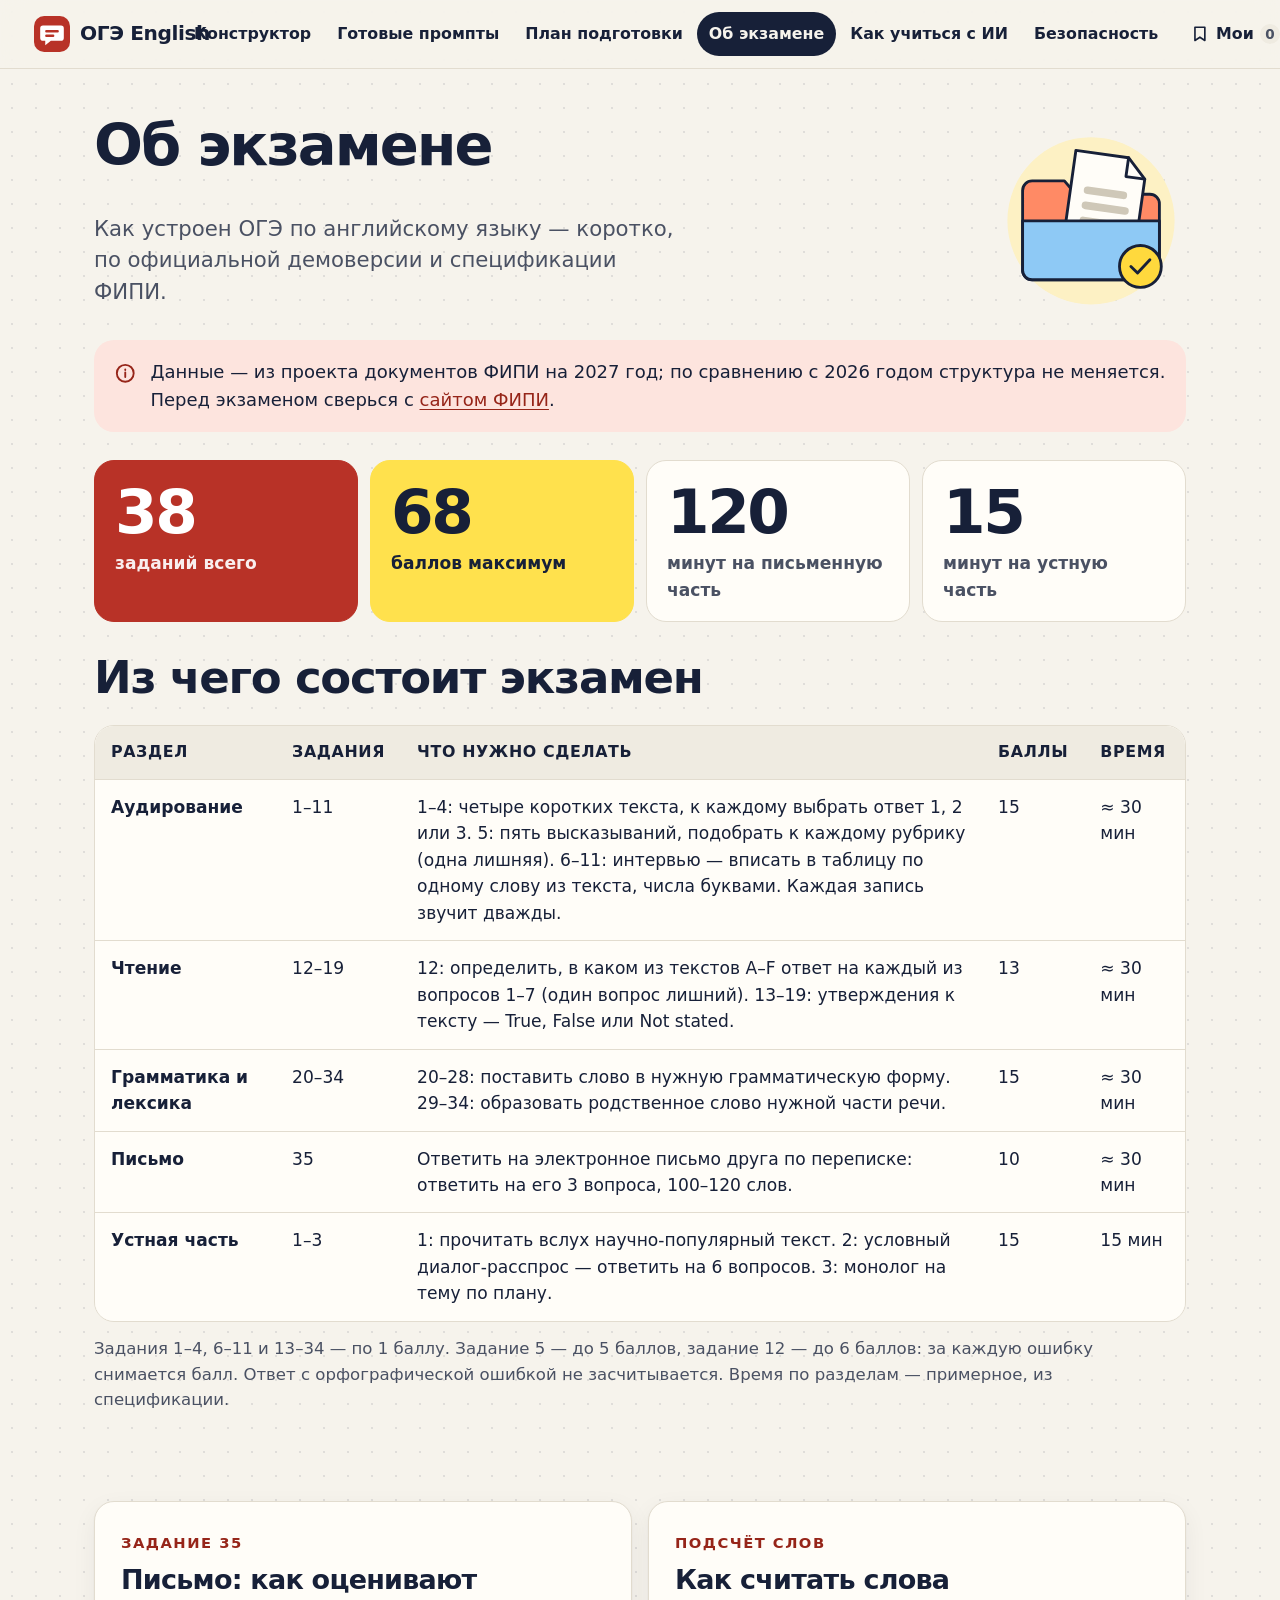
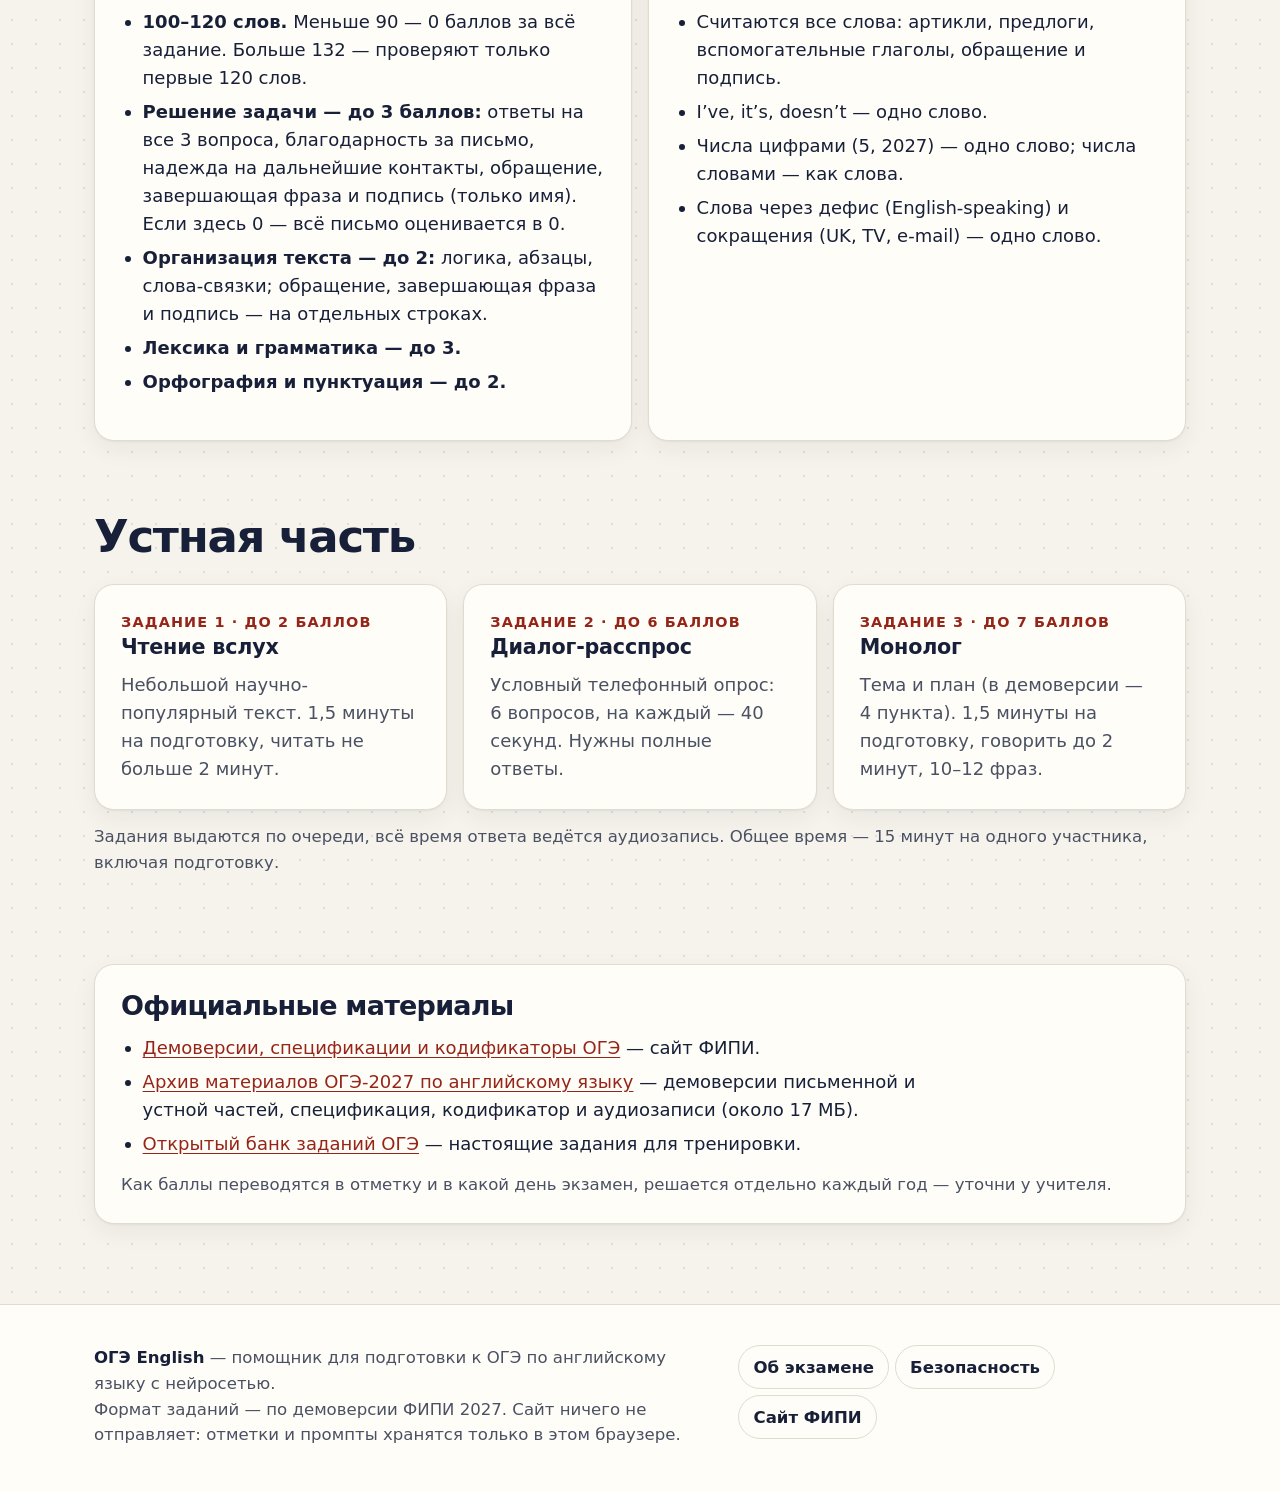
==== exam.html @ 9930f6af "ОГЭ English: подготовка к ОГЭ по английскому с нейросетью Конструктор промпта под разделы ОГЭ, 20 го" ====
<!doctype html>
<html lang="ru" class="no-js">
<head>
  <meta charset="utf-8">
  <meta name="viewport" content="width=device-width, initial-scale=1">
  <title>Об экзамене — ОГЭ English</title>
  <meta name="description" content="Как устроен ОГЭ по английскому языку: разделы, номера заданий, баллы, время, критерии письма и устной части — по демоверсии ФИПИ.">
  <meta name="theme-color" content="#b83227">
  <meta property="og:title" content="Об экзамене — ОГЭ English">
  <meta property="og:description" content="Как устроен ОГЭ по английскому языку: разделы, номера заданий, баллы, время, критерии письма и устной части — по демоверсии ФИПИ.">
  <meta property="og:image" content="assets/og-image.png">
  <link rel="icon" href="assets/favicon.svg" type="image/svg+xml">
  <link rel="apple-touch-icon" href="assets/icon-192.png">
  <link rel="stylesheet" href="css/style.css">
  <link rel="stylesheet" href="css/print.css">
  <script>(function(){var d=document.documentElement;try{var t=JSON.parse(localStorage.getItem('ogeen:theme'));if(t==='light'||t==='dark')d.setAttribute('data-theme',t)}catch(e){}d.setAttribute('data-theme-effective',d.getAttribute('data-theme')||(window.matchMedia&&matchMedia('(prefers-color-scheme: dark)').matches?'dark':'light'));if(/^https?:$/.test(location.protocol)){var m=document.createElement("link");m.rel="manifest";m.href="manifest.webmanifest";document.head.appendChild(m)}})()</script>
</head>
<body class="page-exam">
  <a class="skip-link" href="#main">Перейти к содержимому</a>

  <header class="site-header">
    <div class="wrap header-in">
      <a class="logo" href="index.html" aria-label="ОГЭ English, на главную">
        <svg viewBox="0 0 32 32" aria-hidden="true" focusable="false"><rect width="32" height="32" rx="9" style="fill:var(--accent)"/><path d="M8 8.5h16a2.5 2.5 0 0 1 2.5 2.5v8.5A2.5 2.5 0 0 1 24 22h-9l-5 4v-4H8a2.5 2.5 0 0 1-2.5-2.5V11A2.5 2.5 0 0 1 8 8.5z" style="fill:var(--on-accent)"/><path d="M11 13.5h10M11 17.5h6" style="stroke:var(--accent);stroke-width:2.2;stroke-linecap:round"/></svg>
        <span>ОГЭ English</span>
      </a>
      <nav id="site-nav" class="site-nav" aria-label="Основное меню">
        <ul>
          <li><a href="constructor.html">Конструктор</a></li>
          <li><a href="prompts.html">Готовые промпты</a></li>
          <li><a href="plan.html">План подготовки</a></li>
          <li><a href="exam.html" aria-current="page">Об экзамене</a></li>
          <li><a href="how.html">Как учиться с ИИ</a></li>
          <li><a href="safety.html">Безопасность</a></li>
        </ul>
      </nav>
      <a class="my-link" href="my.html"><svg class="ico" aria-hidden="true" focusable="false"><use href="#i-save"></use></svg><span class="my-text">Мои</span> <span class="badge" data-my-count data-count="0">0</span></a>
      <button type="button" class="icon-btn theme-btn" data-theme-toggle aria-label="Переключить тему">
        <svg class="ico i-sun" aria-hidden="true" focusable="false"><use href="#i-sun"></use></svg>
        <svg class="ico i-moon" aria-hidden="true" focusable="false"><use href="#i-moon"></use></svg>
      </button>
      <button type="button" class="icon-btn menu-btn" aria-expanded="false" aria-controls="site-nav" aria-label="Открыть меню">
        <svg class="ico" aria-hidden="true" focusable="false"><use href="#i-menu"></use></svg>
      </button>
    </div>
  </header>

  <main id="main" tabindex="-1">
    <div class="wrap">
      <div class="page-head">
        <div class="page-art" data-art="exam" aria-hidden="true"></div>
        <h1>Об экзамене</h1>
        <p class="lead">Как устроен ОГЭ по английскому языку — коротко, по официальной демоверсии и спецификации ФИПИ.</p>
      </div>

      <div class="callout" style="margin:8px 0 28px">
        <svg class="ico" aria-hidden="true" focusable="false"><use href="#i-info"></use></svg>
        <p>Данные — из проекта документов ФИПИ на 2027 год; по сравнению с 2026 годом структура не меняется. Перед экзаменом сверься с <a href="https://fipi.ru/oge/demoversii-specifikacii-kodifikatory" target="_blank" rel="noopener noreferrer">сайтом ФИПИ<span class="visually-hidden"> (откроется в новой вкладке)</span></a>.</p>
      </div>

      <ul class="stats" style="list-style:none;margin:0 0 32px;padding:0">
        <li class="stat"><span class="stat-num">38</span><span class="stat-label">заданий всего</span></li>
        <li class="stat"><span class="stat-num">68</span><span class="stat-label">баллов максимум</span></li>
        <li class="stat"><span class="stat-num">120</span><span class="stat-label">минут на письменную часть</span></li>
        <li class="stat"><span class="stat-num">15</span><span class="stat-label">минут на устную часть</span></li>
      </ul>

      <section aria-labelledby="struct-title">
        <h2 id="struct-title">Из чего состоит экзамен</h2>
        <div class="table-wrap">
          <table class="table table-stack">
            <caption class="visually-hidden">Разделы ОГЭ по английскому языку: задания, что нужно сделать, баллы и время</caption>
            <thead>
              <tr><th scope="col">Раздел</th><th scope="col">Задания</th><th scope="col">Что нужно сделать</th><th scope="col">Баллы</th><th scope="col">Время</th></tr>
            </thead>
            <tbody>
              <tr><td data-label="Раздел"><strong>Аудирование</strong></td><td data-label="Задания">1–11</td><td data-label="Что нужно сделать">1–4: четыре коротких текста, к каждому выбрать ответ 1, 2 или 3. 5: пять высказываний, подобрать к каждому рубрику (одна лишняя). 6–11: интервью — вписать в таблицу по одному слову из текста, числа буквами. Каждая запись звучит дважды.</td><td data-label="Баллы">15</td><td data-label="Время">≈ 30 мин</td></tr>
              <tr><td data-label="Раздел"><strong>Чтение</strong></td><td data-label="Задания">12–19</td><td data-label="Что нужно сделать">12: определить, в каком из текстов A–F ответ на каждый из вопросов 1–7 (один вопрос лишний). 13–19: утверждения к тексту — True, False или Not stated.</td><td data-label="Баллы">13</td><td data-label="Время">≈ 30 мин</td></tr>
              <tr><td data-label="Раздел"><strong>Грамматика и лексика</strong></td><td data-label="Задания">20–34</td><td data-label="Что нужно сделать">20–28: поставить слово в нужную грамматическую форму. 29–34: образовать родственное слово нужной части речи.</td><td data-label="Баллы">15</td><td data-label="Время">≈ 30 мин</td></tr>
              <tr><td data-label="Раздел"><strong>Письмо</strong></td><td data-label="Задания">35</td><td data-label="Что нужно сделать">Ответить на электронное письмо друга по переписке: ответить на его 3 вопроса, 100–120 слов.</td><td data-label="Баллы">10</td><td data-label="Время">≈ 30 мин</td></tr>
              <tr><td data-label="Раздел"><strong>Устная часть</strong></td><td data-label="Задания">1–3</td><td data-label="Что нужно сделать">1: прочитать вслух научно-популярный текст. 2: условный диалог-расспрос — ответить на 6 вопросов. 3: монолог на тему по плану.</td><td data-label="Баллы">15</td><td data-label="Время">15 мин</td></tr>
            </tbody>
          </table>
        </div>
        <p class="muted" style="margin-top:14px;font-size:.92rem">Задания 1–4, 6–11 и 13–34 — по 1 баллу. Задание 5 — до 5 баллов, задание 12 — до 6 баллов: за каждую ошибку снимается балл. Ответ с орфографической ошибкой не засчитывается. Время по разделам — примерное, из спецификации.</p>
      </section>

      <section class="section" aria-labelledby="email-title">
        <div class="grid grid-2">
          <div class="card">
            <span class="section-kicker">Задание 35</span>
            <h2 id="email-title" style="font-size:1.5rem">Письмо: как оценивают</h2>
            <ul class="prose" style="padding-left:1.2em;margin-top:0">
              <li><strong>100–120 слов.</strong> Меньше 90 — 0 баллов за всё задание. Больше 132 — проверяют только первые 120 слов.</li>
              <li><strong>Решение задачи — до 3 баллов:</strong> ответы на все 3 вопроса, благодарность за письмо, надежда на дальнейшие контакты, обращение, завершающая фраза и подпись (только имя). Если здесь 0 — всё письмо оценивается в 0.</li>
              <li><strong>Организация текста — до 2:</strong> логика, абзацы, слова-связки; обращение, завершающая фраза и подпись — на отдельных строках.</li>
              <li><strong>Лексика и грамматика — до 3.</strong></li>
              <li><strong>Орфография и пунктуация — до 2.</strong></li>
            </ul>
          </div>
          <div class="card">
            <span class="section-kicker">Подсчёт слов</span>
            <h2 style="font-size:1.5rem">Как считать слова</h2>
            <ul class="prose" style="padding-left:1.2em;margin-top:0">
              <li>Считаются все слова: артикли, предлоги, вспомогательные глаголы, обращение и подпись.</li>
              <li>I’ve, it’s, doesn’t — одно слово.</li>
              <li>Числа цифрами (5, 2027) — одно слово; числа словами — как слова.</li>
              <li>Слова через дефис (English-speaking) и сокращения (UK, TV, e-mail) — одно слово.</li>
            </ul>
          </div>
        </div>
      </section>

      <section class="section" aria-labelledby="oral-title">
        <h2 id="oral-title">Устная часть</h2>
        <div class="grid grid-3">
          <div class="card"><span class="step-label">Задание 1 · до 2 баллов</span><h3>Чтение вслух</h3><p style="margin:0" class="muted">Небольшой научно-популярный текст. 1,5 минуты на подготовку, читать не больше 2 минут.</p></div>
          <div class="card"><span class="step-label">Задание 2 · до 6 баллов</span><h3>Диалог-расспрос</h3><p style="margin:0" class="muted">Условный телефонный опрос: 6 вопросов, на каждый — 40 секунд. Нужны полные ответы.</p></div>
          <div class="card"><span class="step-label">Задание 3 · до 7 баллов</span><h3>Монолог</h3><p style="margin:0" class="muted">Тема и план (в демоверсии — 4 пункта). 1,5 минуты на подготовку, говорить до 2 минут, 10–12 фраз.</p></div>
        </div>
        <p class="muted" style="margin-top:14px;font-size:.92rem">Задания выдаются по очереди, всё время ответа ведётся аудиозапись. Общее время — 15 минут на одного участника, включая подготовку.</p>
      </section>

      <section class="section" aria-labelledby="links-title">
        <div class="card">
          <h2 id="links-title" style="font-size:1.5rem">Официальные материалы</h2>
          <ul class="prose" style="padding-left:1.2em;margin:0">
            <li><a href="https://fipi.ru/oge/demoversii-specifikacii-kodifikatory" target="_blank" rel="noopener noreferrer">Демоверсии, спецификации и кодификаторы ОГЭ<span class="visually-hidden"> (откроется в новой вкладке)</span></a> — сайт ФИПИ.</li>
            <li><a href="https://doc.fipi.ru/oge/demoversii-specifikacii-kodifikatory/2027/aya_9_2027.zip">Архив материалов ОГЭ-2027 по английскому языку</a> — демоверсии письменной и устной частей, спецификация, кодификатор и аудиозаписи (около 17 МБ).</li>
            <li><a href="https://fipi.ru/oge/otkrytyy-bank-zadaniy-oge" target="_blank" rel="noopener noreferrer">Открытый банк заданий ОГЭ<span class="visually-hidden"> (откроется в новой вкладке)</span></a> — настоящие задания для тренировки.</li>
          </ul>
          <p class="muted" style="margin:14px 0 0;font-size:.92rem">Как баллы переводятся в отметку и в какой день экзамен, решается отдельно каждый год — уточни у учителя.</p>
        </div>
      </section>
    </div>
  </main>

  <footer class="site-footer">
    <div class="wrap footer-in">
      <div>
        <p class="footer-note"><strong>ОГЭ English</strong> — помощник для подготовки к ОГЭ по английскому языку с нейросетью.</p>
        <p class="footer-note">Формат заданий — по демоверсии ФИПИ 2027. Сайт ничего не отправляет: отметки и промпты хранятся только в этом браузере.</p>
      </div>
      <nav class="footer-nav" aria-label="Ссылки в подвале">
        <a href="exam.html">Об экзамене</a>
        <a href="safety.html">Безопасность</a>
        <a href="https://fipi.ru/oge/demoversii-specifikacii-kodifikatory" target="_blank" rel="noopener noreferrer">Сайт ФИПИ<span class="visually-hidden"> (откроется в новой вкладке)</span></a>
      </nav>
    </div>
  </footer>

  <script src="js/data.js"></script>
  <script src="js/app.js"></script>
</body>
</html>
---- css/style.css ----
/* ОГЭ English — основные стили. Тот же дизайн «школьная тетрадь», что у ИИ-Шпаргалки, но свой цвет.
   Бумага в точку, маркерные выделения, стикеры-иллюстрации, крупная типографика.
   Цвета — переменные: светлая тема в :root, тёмная — ниже (два одинаковых блока:
   авто по системе и по кнопке в шапке, атрибут data-theme на <html>). */

:root {
  --bg: #f6f3ec;
  --bg-dot: rgba(23, 32, 56, .10);
  --surface: #fffdf8;
  --surface-2: #efebe1;
  --text: #172038;
  --muted: #4a5163;
  --border: #e2dccf;
  --ink: #172038;
  --accent: #b83227;
  --accent-hover: #962519;
  --on-accent: #ffffff;
  --accent-soft: #fde4de;
  --accent-text: #962519;
  --marker: #ffe14d;
  --on-marker: #172038;
  --gap-bg: #fff0a8;
  --gap-text: #4a3a00;
  --gap-border: #d9b92e;
  --bad-bg: #fbe9e3;
  --bad-text: #8a2f1f;
  --bad-border: #e9b4a5;
  --good-bg: #dcefe6;
  --good-text: #155244;
  --focus: #2050c8;
  /* Иллюстрации: стикеры одинаковы в обеих темах, фоновые пятна — меняются */
  --art-ink: #172038;
  --art-paper: #fffdf8;
  --art-green: #2f9e7c;
  --art-yellow: #ffd93d;
  --art-coral: #ff8a65;
  --art-sky: #8ec9f5;
  --art-lime: #c6ef6b;
  --art-pink: #ffc2d1;
  --art-line: #cfc8b8;
  --art-blob-1: #dbe8fb;
  --art-blob-2: #fdf1c4;
  --art-blob-3: #ffe1d6;
  --shadow: 0 1px 2px rgba(23, 32, 56, .05), 0 8px 24px rgba(23, 32, 56, .06);
  --shadow-lg: 0 2px 6px rgba(23, 32, 56, .08), 0 22px 48px rgba(23, 32, 56, .14);
  --shadow-pop: 4px 4px 0 var(--ink);
  --radius: 20px;
  --radius-sm: 12px;
  --radius-lg: 28px;
  --wrap: 1140px;
  --font: system-ui, -apple-system, "Segoe UI", Roboto, Arial, sans-serif;
  --mono: ui-monospace, "SF Mono", Menlo, Consolas, "Roboto Mono", monospace;
  --ease: cubic-bezier(.2, .7, .2, 1);
  color-scheme: light;
}

@media (prefers-color-scheme: dark) {
  :root:not([data-theme="light"]) {
    --bg: #0f1220;
    --bg-dot: rgba(238, 241, 248, .07);
    --surface: #171b2b;
    --surface-2: #20263a;
    --text: #eef1f8;
    --muted: #aab3c8;
    --border: #2e3550;
    --ink: #eef1f8;
    --accent: #ff8a7a;
    --accent-hover: #ffa597;
    --on-accent: #2b0c07;
    --accent-soft: #3a1d19;
    --accent-text: #ffa597;
    --gap-bg: #4a3c06;
    --gap-text: #ffe58a;
    --gap-border: #8f7616;
    --bad-bg: #3a1f19;
    --bad-text: #ffb4a3;
    --bad-border: #7a4437;
    --good-bg: #1b342b;
    --good-text: #9be0c7;
    --focus: #8fb4ff;
    --art-ink: #0f1220;
    --art-paper: #f6f1e6;
    --art-line: #8d9892;
    --art-blob-1: #1a2744;
    --art-blob-2: #2e2a14;
    --art-blob-3: #33211c;
    --shadow: 0 1px 2px rgba(0, 0, 0, .3), 0 8px 24px rgba(0, 0, 0, .25);
    --shadow-lg: 0 2px 6px rgba(0, 0, 0, .4), 0 22px 48px rgba(0, 0, 0, .5);
    color-scheme: dark;
  }
}

:root[data-theme="dark"] {
  --bg: #0f1220;
  --bg-dot: rgba(238, 241, 248, .07);
  --surface: #171b2b;
  --surface-2: #20263a;
  --text: #eef1f8;
  --muted: #aab3c8;
  --border: #2e3550;
  --ink: #eef1f8;
  --accent: #ff8a7a;
  --accent-hover: #ffa597;
  --on-accent: #2b0c07;
  --accent-soft: #3a1d19;
  --accent-text: #ffa597;
  --gap-bg: #4a3c06;
  --gap-text: #ffe58a;
  --gap-border: #8f7616;
  --bad-bg: #3a1f19;
  --bad-text: #ffb4a3;
  --bad-border: #7a4437;
  --good-bg: #1b342b;
  --good-text: #9be0c7;
  --focus: #8fb4ff;
  --art-ink: #0f1220;
  --art-paper: #f6f1e6;
  --art-line: #8d9892;
  --art-blob-1: #1a2744;
  --art-blob-2: #2e2a14;
  --art-blob-3: #33211c;
  --shadow: 0 1px 2px rgba(0, 0, 0, .3), 0 8px 24px rgba(0, 0, 0, .25);
  --shadow-lg: 0 2px 6px rgba(0, 0, 0, .4), 0 22px 48px rgba(0, 0, 0, .5);
  color-scheme: dark;
}

/* ---------- База ---------- */

*, *::before, *::after { box-sizing: border-box; }

[hidden] { display: none !important; }

html {
  font-size: 106.25%; /* 17px */
  -webkit-text-size-adjust: 100%;
  text-size-adjust: 100%;
}
@media (min-width: 640px) {
  html { font-size: 112.5%; } /* 18px */
}

body {
  margin: 0;
  min-height: 100vh;
  display: flex;
  flex-direction: column;
  background-color: var(--bg);
  /* Тетрадь в точку */
  background-image: radial-gradient(var(--bg-dot) 1.2px, transparent 1.3px);
  background-size: 24px 24px;
  color: var(--text);
  font-family: var(--font);
  line-height: 1.55;
  overflow-x: hidden;
}

main { flex: 1 0 auto; }

img, svg, canvas { max-width: 100%; }

h1, h2, h3 { margin: 0 0 .5em; text-wrap: balance; }
h1 {
  font-size: clamp(2.3rem, 7.4vw, 4.4rem);
  font-weight: 850;
  line-height: 1.02;
  letter-spacing: -.035em;
}
h2 {
  font-size: clamp(1.6rem, 4.4vw, 2.5rem);
  font-weight: 800;
  line-height: 1.08;
  letter-spacing: -.028em;
}
h3 { font-size: 1.15rem; font-weight: 750; line-height: 1.25; letter-spacing: -.01em; }
p { margin: 0 0 1em; }

a { color: var(--accent-text); text-underline-offset: .18em; }
a:hover { text-decoration-thickness: 2px; }

:focus-visible {
  outline: 3px solid var(--focus);
  outline-offset: 2px;
  border-radius: 8px;
}

::selection { background: var(--marker); color: var(--on-marker); }

.visually-hidden {
  position: absolute !important;
  width: 1px; height: 1px;
  margin: -1px; padding: 0;
  overflow: hidden;
  clip: rect(0 0 0 0);
  white-space: nowrap;
  border: 0;
}

.skip-link {
  position: absolute;
  left: 12px; top: -100px;
  z-index: 100;
  padding: 12px 18px;
  background: var(--accent);
  color: var(--on-accent);
  border-radius: 99px;
  font-weight: 700;
  text-decoration: none;
}
.skip-link:focus { top: 12px; }

.wrap {
  width: 100%;
  max-width: var(--wrap);
  margin: 0 auto;
  padding: 0 16px;
}
@media (min-width: 640px) { .wrap { padding: 0 24px; } }

.narrow { max-width: 760px; }

.ico {
  width: 1.25em;
  height: 1.25em;
  flex: none;
  fill: none;
  stroke: currentColor;
  stroke-width: 2;
  stroke-linecap: round;
  stroke-linejoin: round;
  vertical-align: -.25em;
}

.muted { color: var(--muted); }
.lead { font-size: 1.18rem; line-height: 1.5; color: var(--muted); max-width: 44ch; }

/* Маркерное выделение слова в заголовке */
.hl {
  position: relative;
  white-space: nowrap;
  background: linear-gradient(transparent 58%, var(--marker) 58%, var(--marker) 92%, transparent 92%);
  padding: 0 .06em;
  margin: 0 -.06em;
}
:root[data-theme-effective="dark"] .hl {
  background: linear-gradient(transparent 62%, rgba(255, 225, 77, .38) 62%, rgba(255, 225, 77, .38) 94%, transparent 94%);
}

/* Надпись-«пилюля» над заголовком */
.eyebrow {
  display: inline-flex;
  align-items: center;
  gap: 8px;
  margin: 0 0 18px;
  padding: 6px 14px 6px 8px;
  border: 1px solid var(--border);
  border-radius: 99px;
  background: var(--surface);
  color: var(--text);
  font-size: .85rem;
  font-weight: 650;
}
.eyebrow-dot {
  width: 22px;
  height: 22px;
  border-radius: 50%;
  display: inline-flex;
  align-items: center;
  justify-content: center;
  background: var(--marker);
  color: var(--on-marker);
  flex: none;
}
.eyebrow-dot .ico { width: 14px; height: 14px; stroke-width: 2.5; }

/* ---------- Шапка ---------- */

.site-header {
  position: sticky;
  top: 0;
  z-index: 50;
  background: var(--bg);
  border-bottom: 1px solid var(--border);
}
@supports (backdrop-filter: blur(1px)) or (-webkit-backdrop-filter: blur(1px)) {
  .site-header {
    background: color-mix(in srgb, var(--bg) 82%, transparent);
    -webkit-backdrop-filter: saturate(1.4) blur(14px);
    backdrop-filter: saturate(1.4) blur(14px);
  }
}

.site-header .wrap { max-width: 1260px; }

.header-in {
  display: flex;
  align-items: center;
  gap: 8px;
  min-height: 68px;
}

.logo {
  display: inline-flex;
  align-items: center;
  gap: 10px;
  min-height: 44px;
  margin-right: auto;
  color: var(--text);
  font-weight: 850;
  font-size: 1.12rem;
  letter-spacing: -.02em;
  text-decoration: none;
  white-space: nowrap;
}
.logo svg { width: 36px; height: 36px; flex: none; transition: transform .2s var(--ease); }
.logo:hover svg { transform: rotate(-8deg) scale(1.05); }

.site-nav ul {
  list-style: none;
  margin: 0;
  padding: 0;
  display: flex;
  gap: 2px;
}
.site-nav a,
.my-link {
  display: flex;
  align-items: center;
  gap: 6px;
  min-height: 44px;
  padding: 8px 12px;
  border-radius: 99px;
  color: var(--text);
  text-decoration: none;
  font-weight: 600;
  font-size: .88rem;
  white-space: nowrap;
  transition: background-color .15s;
}
.site-nav a:hover, .my-link:hover { background: var(--surface-2); }
.site-nav a[aria-current="page"],
.my-link[aria-current="page"] {
  background: var(--text);
  color: var(--bg);
}

.badge {
  display: inline-flex;
  align-items: center;
  justify-content: center;
  min-width: 1.5em;
  height: 1.5em;
  padding: 0 .4em;
  border-radius: 99px;
  background: var(--marker);
  color: var(--on-marker);
  font-size: .75rem;
  font-weight: 800;
}
.badge[data-count="0"] { background: var(--surface-2); color: var(--muted); }

.icon-btn {
  display: inline-flex;
  align-items: center;
  justify-content: center;
  width: 44px;
  height: 44px;
  flex: none;
  padding: 0;
  border: 1px solid var(--border);
  border-radius: 99px;
  background: var(--surface);
  color: var(--text);
  cursor: pointer;
  transition: background-color .15s, border-color .15s, transform .15s;
}
.icon-btn:hover { background: var(--surface-2); border-color: var(--muted); }

.theme-btn .i-moon { display: none; }
:root[data-theme-effective="dark"] .theme-btn .i-sun { display: none; }
:root[data-theme-effective="dark"] .theme-btn .i-moon { display: inline; }

.menu-btn { display: none; }

@media (max-width: 1199px) {
  .js .menu-btn { display: inline-flex; }
  .js .site-nav {
    display: none;
    position: absolute;
    left: 12px; right: 12px; top: calc(100% + 8px);
    background: var(--surface);
    border: 1px solid var(--border);
    border-radius: var(--radius);
    box-shadow: var(--shadow-lg);
  }
  .js .site-nav.is-open { display: block; }
  .site-nav ul {
    flex-direction: column;
    max-width: var(--wrap);
    margin: 0 auto;
    padding: 10px;
  }
  .site-nav a { font-size: 1.05rem; padding: 12px 16px; }
  .no-js .header-in { flex-wrap: wrap; }
  .no-js .site-nav { order: 5; width: 100%; }
  .no-js .site-nav ul { flex-direction: row; flex-wrap: wrap; padding: 0 0 8px; }
}
@media (max-width: 420px) {
  .header-in { gap: 6px; }
  .logo { gap: 8px; font-size: 1rem; }
  .logo svg { width: 30px; height: 30px; }
  .my-link { position: relative; width: 44px; padding: 0; justify-content: center; }
  .my-link .my-text { display: none; }
  .my-link .badge { position: absolute; top: 0; right: -2px; font-size: .68rem; }
}

/* ---------- Подвал ---------- */

.site-footer {
  margin-top: 80px;
  padding: 40px 0 44px;
  border-top: 1px solid var(--border);
  background: var(--surface);
  color: var(--muted);
  font-size: .92rem;
}
.footer-in {
  display: grid;
  gap: 18px;
}
@media (min-width: 800px) {
  .footer-in { grid-template-columns: 1.4fr 1fr; align-items: start; }
}
.footer-nav {
  display: flex;
  flex-wrap: wrap;
  gap: 6px;
}
.footer-nav a {
  display: inline-flex;
  align-items: center;
  min-height: 44px;
  padding: 0 14px;
  border: 1px solid var(--border);
  border-radius: 99px;
  color: var(--text);
  text-decoration: none;
  font-weight: 600;
  transition: background-color .15s;
}
.footer-nav a:hover { background: var(--surface-2); }
.footer-note { margin: 0; }
.footer-note strong { color: var(--text); }

/* ---------- Кнопки ---------- */

.btn {
  display: inline-flex;
  align-items: center;
  justify-content: center;
  gap: 8px;
  min-height: 48px;
  padding: 10px 20px;
  border: 1.5px solid transparent;
  border-radius: 99px;
  background: var(--surface-2);
  color: var(--text);
  font: inherit;
  font-weight: 700;
  font-size: 1rem;
  line-height: 1.2;
  text-align: center;
  text-decoration: none;
  cursor: pointer;
  transition: background-color .15s, border-color .15s, color .15s, transform .18s var(--ease), box-shadow .18s var(--ease);
}
.btn:hover { background: var(--border); }
.btn:active { transform: translateY(1px); }
.btn[disabled] { opacity: .55; cursor: not-allowed; }

.btn-primary { background: var(--accent); color: var(--on-accent); }
.btn-primary:hover { background: var(--accent-hover); transform: translateY(-2px); box-shadow: 0 10px 22px -8px rgba(184, 50, 39, .45); }

.btn-outline {
  background: var(--surface);
  border-color: var(--border);
}
.btn-outline:hover { background: var(--surface); border-color: var(--text); transform: translateY(-2px); }

.btn-lg {
  min-height: 60px;
  padding: 14px 26px;
  font-size: 1.08rem;
}
.btn-sm { min-height: 44px; padding: 8px 16px; font-size: .92rem; }
.btn-block { width: 100%; }

.btn[aria-pressed="true"] {
  background: var(--marker);
  border-color: var(--marker);
  color: var(--on-marker);
}
.btn[aria-pressed="true"] .ico { fill: currentColor; }

.btn-row {
  display: flex;
  flex-wrap: wrap;
  gap: 10px;
}

/* ---------- Секции, карточки ---------- */

.section { padding: 72px 0 0; }
.section-head { margin-bottom: 28px; max-width: 720px; }
.section-head p { color: var(--muted); margin: 0; font-size: 1.05rem; }
.section-kicker {
  display: inline-block;
  margin-bottom: 10px;
  color: var(--accent-text);
  font-size: .82rem;
  font-weight: 800;
  text-transform: uppercase;
  letter-spacing: .1em;
}

.page-head {
  display: grid;
  grid-template-columns: minmax(0, 1fr) auto;
  align-items: center;
  gap: 8px 24px;
  padding: 48px 0 16px;
}
.page-head > * { grid-column: 1; }
.page-head h1 { font-size: clamp(2rem, 6vw, 3.2rem); }
.page-head .lead { margin-bottom: 0; }
.page-art {
  grid-column: 2 !important;
  grid-row: 1 / span 3;
  width: clamp(84px, 22vw, 190px);
  aspect-ratio: 1;
  align-self: center;
}
.page-art svg { display: block; width: 100%; height: 100%; overflow: visible; }

.card {
  background: var(--surface);
  border: 1px solid var(--border);
  border-radius: var(--radius);
  box-shadow: var(--shadow);
  padding: 20px;
}
@media (min-width: 640px) { .card { padding: 26px; } }

.grid { display: grid; gap: 16px; }
@media (min-width: 700px) {
  .grid-2 { grid-template-columns: repeat(2, minmax(0, 1fr)); }
  .grid-3 { grid-template-columns: repeat(3, minmax(0, 1fr)); }
}
@media (min-width: 900px) {
  .grid-4 { grid-template-columns: repeat(4, minmax(0, 1fr)); }
}
@media (min-width: 560px) and (max-width: 899px) {
  .grid-4 { grid-template-columns: repeat(2, minmax(0, 1fr)); }
}

.callout {
  display: flex;
  gap: 14px;
  align-items: flex-start;
  padding: 18px 20px;
  border-radius: var(--radius);
  background: var(--accent-soft);
  color: var(--text);
}
.callout .ico { color: var(--accent-text); margin-top: .2em; }
.callout p:last-child { margin-bottom: 0; }
.callout-warn { background: var(--gap-bg); color: var(--gap-text); }
.callout-warn .ico { color: var(--gap-text); }

.tag {
  display: inline-flex;
  align-items: center;
  gap: 4px;
  padding: 3px 11px;
  border-radius: 99px;
  background: var(--surface-2);
  color: var(--muted);
  font-size: .8rem;
  font-weight: 650;
}
.tag-accent { background: var(--accent-soft); color: var(--accent-text); }
.tags { display: flex; flex-wrap: wrap; gap: 6px; align-items: center; }

/* ---------- Главная ---------- */

.hero { padding: 40px 0 0; }
@media (min-width: 900px) { .hero { padding: 64px 0 8px; } }
.hero-grid {
  display: grid;
  gap: 28px;
  align-items: center;
}
@media (min-width: 900px) {
  .hero-grid { grid-template-columns: minmax(0, 1.08fr) minmax(0, .92fr); gap: 40px; }
}
.hero h1 { max-width: 12ch; }
.hero .lead { margin-bottom: 30px; }
.hero-art {
  position: relative;
  max-width: 560px;
  width: 100%;
  justify-self: center;
}
.hero-art svg { display: block; width: 100%; height: auto; overflow: visible; }
@media (max-width: 899px) { .hero-art { max-width: 440px; } }

.hero-actions {
  display: flex;
  flex-wrap: wrap;
  gap: 10px;
}
.hero-actions .btn { white-space: nowrap; }
@media (max-width: 559px) {
  .hero-actions { flex-direction: column; }
  .hero-actions .btn { justify-content: flex-start; }
}
.hero-actions .btn .ico { width: 1.35em; height: 1.35em; }

/* Цифры-факты */
.stats {
  display: grid;
  grid-template-columns: repeat(2, minmax(0, 1fr));
  gap: 12px;
}
@media (min-width: 800px) { .stats { grid-template-columns: repeat(4, minmax(0, 1fr)); } }
.stat {
  padding: 20px 20px 18px;
  border-radius: var(--radius);
  background: var(--surface);
  border: 1px solid var(--border);
}
.stat-num {
  display: block;
  font-size: clamp(2.2rem, 6vw, 3.4rem);
  font-weight: 850;
  line-height: 1;
  letter-spacing: -.04em;
}
.stat-label { display: block; margin-top: 8px; color: var(--muted); font-weight: 600; font-size: .95rem; }
.stat:nth-child(1) { background: var(--accent); border-color: var(--accent); color: var(--on-accent); }
.stat:nth-child(1) .stat-label { color: var(--on-accent); opacity: .92; }
.stat:nth-child(2) { background: var(--marker); border-color: var(--marker); color: var(--on-marker); }
.stat:nth-child(2) .stat-label { color: var(--on-marker); }

/* Шаги — бенто */
.step {
  position: relative;
  display: flex;
  flex-direction: column;
  gap: 6px;
  min-height: 220px;
  overflow: hidden;
  transition: transform .2s var(--ease), box-shadow .2s var(--ease);
}
.step:hover { transform: translateY(-4px); box-shadow: var(--shadow-lg); }
.step-big {
  position: absolute;
  right: 14px;
  top: 4px;
  font-size: 5.2rem;
  font-weight: 900;
  line-height: 1;
  letter-spacing: -.06em;
  color: var(--surface-2);
  pointer-events: none;
  user-select: none;
}
.step-num {
  position: relative;
  display: inline-flex;
  align-items: center;
  justify-content: center;
  width: 52px;
  height: 52px;
  margin-bottom: auto;
  border-radius: 16px;
  background: var(--tint, var(--accent-soft));
  color: #172038;
  border: 1.5px solid #172038;
  box-shadow: 3px 3px 0 #172038;
  transform: rotate(-4deg);
}
.step-num .ico { width: 26px; height: 26px; }
.step:nth-child(1) { --tint: var(--art-lime); }
.step:nth-child(2) { --tint: var(--art-yellow); }
.step:nth-child(3) { --tint: var(--art-sky); }
.step:nth-child(4) { --tint: var(--art-coral); }
.step:nth-child(2) .step-num { transform: rotate(3deg); }
.step:nth-child(4) .step-num { transform: rotate(5deg); }
.step h3 { position: relative; margin: 18px 0 .2em; font-size: 1.25rem; }
.step p { position: relative; margin: 0; color: var(--muted); }
.step-label {
  display: block;
  margin-bottom: 2px;
  color: var(--accent-text);
  font-size: .8rem;
  font-weight: 800;
  text-transform: uppercase;
  letter-spacing: .08em;
}

/* Жанры-стикеры */
.genre-strip {
  display: flex;
  flex-wrap: wrap;
  gap: 10px;
}
.genre-chip {
  display: inline-flex;
  align-items: center;
  gap: 10px;
  min-height: 52px;
  padding: 6px 18px 6px 6px;
  border: 1px solid var(--border);
  border-radius: 99px;
  background: var(--surface);
  color: var(--text);
  font-weight: 700;
  text-decoration: none;
  transition: transform .18s var(--ease), border-color .15s, box-shadow .18s var(--ease);
}
.genre-chip:hover { transform: translateY(-3px) rotate(-1deg); border-color: var(--text); box-shadow: var(--shadow); }

/* Значок жанра: цветной кружок с иконкой */
.genre-badge {
  display: inline-flex;
  align-items: center;
  justify-content: center;
  width: 40px;
  height: 40px;
  flex: none;
  border-radius: 50%;
  background: var(--tint, var(--art-lime));
  color: #172038;
  border: 1.5px solid #172038;
}
.genre-badge .ico { width: 20px; height: 20px; }

/* До / после */
.ba {
  display: grid;
  gap: 18px;
}
@media (min-width: 800px) { .ba { grid-template-columns: 1fr 1fr; gap: 22px; } }
.ba-col {
  position: relative;
  display: flex;
  flex-direction: column;
  gap: 12px;
  padding: 26px 22px 22px;
  border-radius: var(--radius-lg);
  border: 1.5px solid var(--border);
  background: var(--surface);
  box-shadow: var(--shadow);
}
.ba-bad { border-color: var(--bad-border); }
.ba-good { border-color: var(--accent); box-shadow: 6px 6px 0 var(--accent); }
.ba-sticker {
  position: absolute;
  top: -14px;
  right: 18px;
  padding: 6px 14px;
  border-radius: 99px;
  border: 1.5px solid #172038;
  color: #172038;
  font-size: .85rem;
  font-weight: 800;
  transform: rotate(4deg);
  box-shadow: 2px 2px 0 #172038;
}
.ba-bad .ba-sticker { background: var(--art-pink); transform: rotate(-4deg); }
.ba-good .ba-sticker { background: var(--art-lime); }
.ba-title {
  display: flex;
  align-items: center;
  gap: 8px;
  margin: 0;
  font-size: 1.2rem;
}
.ba-bad .ba-title { color: var(--bad-text); }
.ba-good .ba-title { color: var(--accent-text); }
.ba-label {
  margin: 0;
  font-size: .78rem;
  font-weight: 800;
  text-transform: uppercase;
  letter-spacing: .08em;
  color: var(--muted);
}
/* Запрос — как сообщение в чате */
.ba-prompt {
  margin: 0;
  padding: 14px 16px;
  border-radius: 18px 18px 18px 6px;
  background: var(--surface-2);
  font-size: .95rem;
  white-space: pre-wrap;
  overflow-wrap: anywhere;
}
.ba-result {
  margin: 0;
  padding: 14px 16px;
  border-radius: 18px 18px 6px 18px;
  font-size: .95rem;
}
.ba-bad .ba-result { background: var(--bad-bg); color: var(--bad-text); }
.ba-good .ba-result { background: var(--good-bg); color: var(--good-text); }
.ba-result ul { margin: .4em 0 0; padding-left: 1.2em; }

/* Тёмная плашка с призывом */
.cta-band {
  position: relative;
  display: grid;
  gap: 20px;
  align-items: center;
  overflow: hidden;
  padding: 36px 24px;
  border-radius: var(--radius-lg);
  background: #172038;
  color: #f6f3ec;
}
@media (min-width: 800px) {
  .cta-band { grid-template-columns: minmax(0, 1fr) auto; padding: 48px 48px; }
}
.cta-band h2 { color: #f6f3ec; margin-bottom: .3em; }
.cta-band p { color: #c8cee0; margin: 0; max-width: 46ch; }
.cta-band .btn-primary { background: var(--marker); color: var(--on-marker); }
.cta-band .btn-primary:hover { background: #fff07a; box-shadow: 0 10px 22px -8px rgba(255, 225, 77, .5); }
.cta-band :focus-visible { outline-color: #ffa65c; }
.cta-deco {
  position: absolute;
  right: -30px;
  bottom: -40px;
  width: 220px;
  opacity: .9;
  pointer-events: none;
}
.cta-deco svg { display: block; width: 100%; height: auto; }
.cta-band > :not(.cta-deco) { position: relative; z-index: 1; }
@media (max-width: 799px) { .cta-deco { width: 160px; right: -40px; bottom: -50px; opacity: .45; } }

.qr-promo {
  display: grid;
  gap: 24px;
  align-items: center;
}
@media (min-width: 700px) { .qr-promo { grid-template-columns: auto 1fr; } }
.qr-box {
  display: inline-flex;
  padding: 12px;
  background: #ffffff;
  border-radius: 18px;
  border: 1.5px solid #172038;
  box-shadow: 4px 4px 0 #172038;
  justify-self: start;
}
.qr-box canvas { display: block; width: 200px; height: 200px; image-rendering: pixelated; }

/* ---------- Формы ---------- */

.field { margin: 0 0 22px; border: 0; padding: 0; min-width: 0; }
.field > label,
.field > legend,
.field-label {
  display: block;
  margin-bottom: 8px;
  padding: 0;
  font-weight: 750;
}
.field-hint {
  display: block;
  margin: -4px 0 8px;
  color: var(--muted);
  font-size: .88rem;
  font-weight: 400;
}

.input,
.select,
.textarea {
  display: block;
  width: 100%;
  min-height: 50px;
  padding: 11px 16px;
  border: 1.5px solid var(--border);
  border-radius: 14px;
  background: var(--surface);
  color: var(--text);
  font: inherit;
  font-size: 1rem;
  transition: border-color .15s, box-shadow .15s;
}
.textarea { min-height: 100px; resize: vertical; line-height: 1.45; }
.select {
  appearance: none;
  -webkit-appearance: none;
  padding-right: 42px;
  background-image: linear-gradient(45deg, transparent 50%, var(--muted) 50%), linear-gradient(135deg, var(--muted) 50%, transparent 50%);
  background-position: calc(100% - 22px) 52%, calc(100% - 16px) 52%;
  background-size: 6px 6px, 6px 6px;
  background-repeat: no-repeat;
}
.input:hover, .select:hover, .textarea:hover { border-color: var(--muted); }
.input:focus, .select:focus, .textarea:focus { border-color: var(--accent); box-shadow: 0 0 0 4px var(--accent-soft); }
.input::placeholder, .textarea::placeholder { color: var(--muted); opacity: 1; }

.input-search {
  padding-left: 48px;
  background-repeat: no-repeat;
}
.search-box { position: relative; }
.search-box .ico {
  position: absolute;
  left: 16px;
  top: 50%;
  transform: translateY(-50%);
  color: var(--muted);
  pointer-events: none;
}

/* Чипсы: radio/checkbox, визуально кнопки */
.chips {
  display: flex;
  flex-wrap: wrap;
  gap: 8px;
}
.chip { position: relative; display: inline-flex; }
.chip input {
  position: absolute;
  opacity: 0;
  width: 1px; height: 1px;
  pointer-events: none;
}
.chip span {
  display: inline-flex;
  align-items: center;
  gap: 6px;
  min-height: 44px;
  padding: 8px 16px;
  border: 1.5px solid var(--border);
  border-radius: 99px;
  background: var(--surface);
  color: var(--text);
  font-size: .95rem;
  font-weight: 650;
  cursor: pointer;
  user-select: none;
  transition: background-color .15s, border-color .15s, color .15s, transform .15s;
}
.chip span:hover { border-color: var(--text); }
.chip input:checked + span {
  background: var(--text);
  border-color: var(--text);
  color: var(--bg);
}
.chip input:focus-visible + span {
  outline: 3px solid var(--focus);
  outline-offset: 2px;
}
.chips-num .chip span { min-width: 52px; justify-content: center; }

/* Чекбоксы-строки */
.checks {
  display: grid;
  gap: 8px;
}
@media (min-width: 560px) { .checks-2 { grid-template-columns: 1fr 1fr; } }
.check {
  display: flex;
  align-items: center;
  gap: 12px;
  min-height: 48px;
  padding: 8px 14px;
  border-radius: 14px;
  border: 1.5px solid var(--border);
  background: var(--surface);
  cursor: pointer;
  transition: background-color .15s, border-color .15s;
}
.check:hover { border-color: var(--muted); }
.check input {
  width: 22px;
  height: 22px;
  margin: 0;
  flex: none;
  accent-color: var(--accent);
  cursor: pointer;
}
.check:has(input:checked) { border-color: var(--accent); background: var(--accent-soft); }

/* ---------- Конструктор ---------- */

.builder {
  display: grid;
  gap: 24px;
  align-items: start;
}
@media (min-width: 980px) {
  .builder { grid-template-columns: minmax(0, 1fr) minmax(0, 1fr); gap: 32px; }
  .builder-out { position: sticky; top: 88px; }
}

.builder-form .card + .card { margin-top: 16px; }
.form-step-title {
  display: flex;
  align-items: center;
  gap: 12px;
  margin: 0 0 18px;
  font-size: 1.2rem;
}
.form-step-title .n {
  display: inline-flex;
  align-items: center;
  justify-content: center;
  width: 36px;
  height: 36px;
  border-radius: 12px;
  background: var(--marker);
  color: var(--on-marker);
  font-size: 1rem;
  font-weight: 850;
  flex: none;
  transform: rotate(-4deg);
}

.template-info { margin: -4px 0 22px; font-size: .95rem; }
.template-info p { margin-bottom: 8px; }

.unused-note {
  display: none;
  margin-left: 6px;
  padding: 1px 8px;
  border-radius: 99px;
  background: var(--surface-2);
  color: var(--muted);
  font-size: .78rem;
  font-weight: 600;
  vertical-align: .1em;
}
.field-unused .unused-note { display: inline-block; }
.field-unused .chips,
.field-unused .checks,
.field-unused .input,
.field-unused .select,
.field-unused .textarea,
.field-unused .field-hint { opacity: .6; }

.jump-bar {
  position: fixed;
  left: 12px;
  right: 12px;
  bottom: 12px;
  z-index: 40;
  display: none;
  align-items: center;
  justify-content: space-between;
  gap: 10px;
  min-height: 58px;
  padding: 10px 10px 10px 20px;
  border-radius: 99px;
  background: var(--text);
  color: var(--bg);
  box-shadow: var(--shadow-lg);
  font-weight: 700;
  text-decoration: none;
}
.jump-go {
  display: inline-flex;
  align-items: center;
  gap: 6px;
  padding: 8px 14px;
  border-radius: 99px;
  background: var(--marker);
  color: var(--on-marker);
  white-space: nowrap;
}
.jump-go .ico { transform: rotate(90deg); }
@media (max-width: 979px) {
  .jump-bar.show { display: flex; }
  .page-constructor .toast-region { bottom: 86px; }
}

.template-pick {
  display: flex;
  flex-wrap: wrap;
  align-items: center;
  gap: 10px;
  margin-bottom: 16px;
}

/* Превью — как окно приложения */
.preview-card { padding: 0; overflow: hidden; border: 1.5px solid var(--text); box-shadow: 6px 6px 0 var(--text); }
.preview-head {
  display: flex;
  flex-wrap: wrap;
  align-items: center;
  justify-content: space-between;
  gap: 8px;
  padding: 14px 20px;
  border-bottom: 1.5px solid var(--text);
  background: var(--surface-2);
}
.preview-head h2 { display: flex; align-items: center; gap: 12px; margin: 0; font-size: 1.1rem; letter-spacing: -.01em; }
.preview-head h2::before {
  content: "";
  width: 46px;
  height: 12px;
  flex: none;
  background:
    radial-gradient(circle at 6px 6px, #ff8a65 5.5px, transparent 6px),
    radial-gradient(circle at 23px 6px, #ffd93d 5.5px, transparent 6px),
    radial-gradient(circle at 40px 6px, #2f9e7c 5.5px, transparent 6px);
}
.gap-counter {
  font-size: .88rem;
  font-weight: 700;
  padding: 4px 12px;
  border-radius: 99px;
  background: var(--gap-bg);
  color: var(--gap-text);
}
.gap-counter.ok { background: var(--good-bg); color: var(--good-text); }

.preview {
  margin: 0;
  padding: 22px;
  max-height: 60vh;
  overflow: auto;
  font-family: var(--font);
  font-size: .95rem;
  line-height: 1.65;
  white-space: pre-wrap;
  overflow-wrap: anywhere;
}
@media (max-width: 979px) { .preview { max-height: none; } }

mark.gap {
  padding: 1px 6px;
  border-radius: 6px;
  background: var(--gap-bg);
  color: var(--gap-text);
  box-shadow: inset 0 0 0 1px var(--gap-border);
  font-weight: 650;
  cursor: pointer;
}
mark.gap::before { content: "✎ "; }

.preview-actions {
  display: grid;
  gap: 12px;
  padding: 18px 20px 22px;
  border-top: 1px solid var(--border);
}
.preview-actions .btn-row .btn { flex: 1 1 auto; }
.ai-buttons {
  display: grid;
  grid-template-columns: repeat(auto-fit, minmax(120px, 1fr));
  gap: 8px;
}
.ai-note { margin: 0; font-size: .85rem; color: var(--muted); }

.refine-list {
  display: grid;
  gap: 10px;
}
@media (min-width: 560px) { .refine-list { grid-template-columns: 1fr 1fr; } }
@media (min-width: 980px) { .refine-list { grid-template-columns: repeat(3, 1fr); } }
.refine-list .btn {
  justify-content: flex-start;
  min-height: 60px;
  padding: 12px 18px;
  text-align: left;
  font-weight: 650;
  border-radius: 18px;
  background: var(--surface);
  border-color: var(--border);
}
.refine-list .btn:hover { border-color: var(--text); transform: translateY(-2px); }
.refine-list .btn .ico { color: var(--accent-text); }

/* ---------- База промптов ---------- */

.filters-card .field { margin-bottom: 12px; }
.filters {
  display: grid;
  gap: 12px;
}
@media (min-width: 640px) { .filters { grid-template-columns: repeat(2, minmax(0, 1fr)); } }
@media (min-width: 980px) { .filters { grid-template-columns: repeat(5, minmax(0, 1fr)); } }
.filters .field { margin: 0; }
.filters .field > label { font-size: .9rem; margin-bottom: 4px; }

.results-bar {
  display: flex;
  flex-wrap: wrap;
  align-items: center;
  justify-content: space-between;
  gap: 10px;
  margin: 12px 0 20px;
}
.results-count { margin: 0; font-weight: 800; font-size: 1.05rem; }

.prompt-list {
  display: grid;
  gap: 18px;
}
@media (min-width: 900px) { .prompt-list { grid-template-columns: repeat(2, minmax(0, 1fr)); } }

.prompt-card {
  display: flex;
  flex-direction: column;
  gap: 12px;
  transition: transform .2s var(--ease), box-shadow .2s var(--ease), border-color .2s;
}
.prompt-card:hover { transform: translateY(-3px); box-shadow: var(--shadow-lg); }
.prompt-card-top { display: flex; align-items: center; gap: 12px; }
.prompt-card-top .tags { flex: 1; }
.prompt-card h3 { margin: 0; font-size: 1.25rem; }
.prompt-card .summary { margin: 0; color: var(--muted); }
.prompt-card details {
  border: 1px solid var(--border);
  border-radius: 14px;
  background: var(--surface-2);
}
.prompt-card summary {
  display: flex;
  align-items: center;
  min-height: 46px;
  padding: 8px 16px;
  font-weight: 700;
  cursor: pointer;
  border-radius: 14px;
}
.prompt-card summary { list-style: none; }
.prompt-card summary::-webkit-details-marker { display: none; }
.prompt-card summary::after {
  content: "";
  width: 9px;
  height: 9px;
  margin: -4px 4px 0 auto;
  border-right: 2px solid currentColor;
  border-bottom: 2px solid currentColor;
  transform: rotate(45deg);
  transition: transform .15s;
}
.prompt-card details[open] > summary::after { transform: rotate(-135deg); margin-top: 4px; }
.prompt-text {
  margin: 0;
  padding: 0 16px 16px;
  font-family: var(--font);
  font-size: .9rem;
  line-height: 1.55;
  white-space: pre-wrap;
  overflow-wrap: anywhere;
}
.prompt-text .ph {
  padding: 0 4px;
  border-radius: 4px;
  background: var(--gap-bg);
  color: var(--gap-text);
  font-weight: 650;
}
.tips {
  margin: 0;
  padding: 14px 16px 14px 34px;
  border-radius: 14px;
  background: var(--gap-bg);
  color: var(--gap-text);
  font-size: .92rem;
}
.tips-title { margin: 0 0 -6px; font-weight: 750; font-size: .95rem; }
.prompt-card .btn-row { margin-top: auto; padding-top: 4px; }
.example-grid { display: grid; gap: 10px; padding: 0 16px 16px; font-size: .9rem; }
.example-grid p { margin: 0; }
.example-grid b { display: block; font-size: .76rem; text-transform: uppercase; letter-spacing: .06em; color: var(--muted); }

.empty {
  padding: 44px 20px;
  text-align: center;
  border: 2px dashed var(--border);
  border-radius: var(--radius-lg);
  background: var(--surface);
}
.empty .ico { width: 52px; height: 52px; color: var(--muted); margin-bottom: 8px; }
.empty h3 { margin-bottom: .3em; }
.empty p { color: var(--muted); }

/* ---------- Таблицы ---------- */

.table-wrap { overflow-x: auto; border-radius: var(--radius); border: 1px solid var(--border); }
.table {
  width: 100%;
  border-collapse: collapse;
  background: var(--surface);
  font-size: .95rem;
}
.table th, .table td {
  padding: 14px 16px;
  border-bottom: 1px solid var(--border);
  text-align: left;
  vertical-align: top;
}
.table th { background: var(--surface-2); font-weight: 750; font-size: .88rem; text-transform: uppercase; letter-spacing: .04em; }
.table tr:last-child td { border-bottom: 0; }

/* На узких экранах таблицы превращаются в карточки */
@media (max-width: 699px) {
  .table-wrap { border: 0; }
  .table-stack thead { display: none; }
  .table-stack, .table-stack tbody, .table-stack tr, .table-stack td { display: block; width: 100%; }
  .table-stack tr {
    margin-bottom: 12px;
    border: 1px solid var(--border);
    border-radius: var(--radius);
    background: var(--surface);
    overflow: hidden;
  }
  .table-stack td { border-bottom: 1px solid var(--border); }
  .table-stack td::before {
    content: attr(data-label);
    display: block;
    margin-bottom: 2px;
    color: var(--muted);
    font-size: .78rem;
    font-weight: 800;
    text-transform: uppercase;
    letter-spacing: .05em;
  }
  .table-stack tr td:last-child { border-bottom: 0; }
  .table-stack.table { background: transparent; }
}

/* ---------- Словарь, чек-лист ---------- */

.glossary { display: grid; gap: 14px; margin: 0; }
@media (min-width: 700px) { .glossary { grid-template-columns: 1fr 1fr; } }
@media (min-width: 1000px) { .glossary { grid-template-columns: repeat(3, 1fr); } }
.glossary div {
  padding: 22px;
  background: var(--surface);
  border: 1px solid var(--border);
  border-radius: var(--radius);
  transition: transform .2s var(--ease), box-shadow .2s var(--ease);
}
.glossary div:hover { transform: translateY(-3px); box-shadow: var(--shadow); }
.glossary dt { font-weight: 850; font-size: 1.25rem; letter-spacing: -.02em; margin-bottom: 6px; }
.glossary dt::after {
  content: "";
  display: block;
  width: 36px;
  height: 6px;
  margin-top: 8px;
  border-radius: 99px;
  background: var(--marker);
}
.glossary dd { margin: 0; color: var(--muted); }

.progress {
  height: 14px;
  border-radius: 99px;
  background: var(--surface-2);
  overflow: hidden;
  border: 1px solid var(--border);
}
.progress-bar {
  height: 100%;
  width: 0;
  background: linear-gradient(90deg, var(--accent), var(--art-coral));
  border-radius: 99px;
  transition: width .2s var(--ease);
}
.progress-text { margin: 10px 0 16px; font-weight: 750; }

.checklist { display: grid; gap: 8px; list-style: none; margin: 0; padding: 0; }
.checklist .check { min-height: 54px; font-size: 1rem; }

.steps-list { counter-reset: s; list-style: none; padding: 0; margin: 0; display: grid; gap: 16px; }
@media (min-width: 800px) { .steps-list { grid-template-columns: 1fr 1fr; } }
.steps-list > li {
  position: relative;
  padding: 24px 24px 24px 86px;
  background: var(--surface);
  border: 1px solid var(--border);
  border-radius: var(--radius);
  box-shadow: var(--shadow);
}
.steps-list > li::before {
  counter-increment: s;
  content: counter(s);
  position: absolute;
  left: 22px;
  top: 22px;
  width: 46px;
  height: 46px;
  display: flex;
  align-items: center;
  justify-content: center;
  border-radius: 14px;
  background: var(--marker);
  color: var(--on-marker);
  border: 1.5px solid #172038;
  box-shadow: 3px 3px 0 #172038;
  font-weight: 900;
  font-size: 1.25rem;
  transform: rotate(-4deg);
}
.steps-list h3 { margin-top: .4em; }
.steps-list p:last-child, .steps-list ul:last-child { margin-bottom: 0; }

.formula-card { position: relative; overflow: hidden; }
.formula-card .step-label { font-size: .85rem; }

.do-dont { display: grid; gap: 16px; }
@media (min-width: 700px) { .do-dont { grid-template-columns: 1fr 1fr; } }
.do-dont ul { margin: 0; padding-left: 1.2em; }
.do-dont li + li { margin-top: 6px; }
.do-card { border-top: 8px solid var(--accent); }
.dont-card { border-top: 8px solid #c0533c; }

.swap-table td:first-child { color: var(--bad-text); text-decoration: line-through; text-decoration-thickness: 1px; }
.swap-table td:last-child { color: var(--good-text); font-weight: 650; }

/* ---------- Мои промпты ---------- */

.saved-item { display: flex; flex-direction: column; gap: 10px; }
.saved-item h3 { margin: 0; }
.saved-meta { margin: 0; color: var(--muted); font-size: .88rem; }

.tabs {
  display: inline-flex;
  gap: 4px;
  max-width: 100%;
  margin-bottom: 24px;
  padding: 5px;
  border: 1px solid var(--border);
  border-radius: 99px;
  background: var(--surface);
  overflow-x: auto;
}
.tabs [role="tab"] {
  display: inline-flex;
  align-items: center;
  gap: 8px;
  min-height: 44px;
  padding: 8px 18px;
  border: 0;
  border-radius: 99px;
  background: none;
  color: var(--muted);
  font: inherit;
  font-weight: 700;
  cursor: pointer;
  white-space: nowrap;
  transition: background-color .15s, color .15s;
}
.tabs [role="tab"][aria-selected="true"] { background: var(--text); color: var(--bg); }

/* ---------- Тост ---------- */

.toast-region {
  position: fixed;
  left: 50%;
  bottom: 20px;
  z-index: 200;
  transform: translateX(-50%);
  width: calc(100% - 32px);
  max-width: 440px;
  display: grid;
  gap: 8px;
  pointer-events: none;
}
.toast {
  display: flex;
  align-items: center;
  gap: 10px;
  padding: 14px 20px;
  border-radius: 99px;
  background: var(--text);
  color: var(--bg);
  box-shadow: var(--shadow-lg);
  font-weight: 700;
  opacity: 0;
  transform: translateY(10px) scale(.98);
  transition: opacity .18s, transform .18s var(--ease);
}
.toast.show { opacity: 1; transform: none; }
.toast .ico { color: var(--marker); }

/* ---------- Модальное окно (QR) ---------- */

dialog.modal {
  width: calc(100% - 32px);
  max-width: 420px;
  padding: 0;
  border: 1.5px solid var(--text);
  border-radius: var(--radius-lg);
  background: var(--surface);
  color: var(--text);
  box-shadow: 8px 8px 0 var(--text);
}
dialog.modal::backdrop { background: rgba(10, 14, 28, .55); -webkit-backdrop-filter: blur(4px); backdrop-filter: blur(4px); }
.modal-head {
  display: flex;
  align-items: center;
  justify-content: space-between;
  gap: 10px;
  padding: 14px 16px 14px 22px;
  border-bottom: 1px solid var(--border);
}
.modal-head h2 { margin: 0; font-size: 1.15rem; letter-spacing: -.01em; }
.modal-body { padding: 22px; text-align: center; }
.modal-body .chips { justify-content: center; margin-bottom: 18px; }
.modal-body .qr-box { justify-self: center; }
.modal-body .qr-box canvas { width: 240px; height: 240px; }
.qr-url { margin: 14px 0 0; font-size: .88rem; color: var(--muted); overflow-wrap: anywhere; }

/* ---------- Появление при прокрутке (лёгкое) ---------- */

.js .reveal {
  opacity: 0;
  transform: translateY(14px);
  transition: opacity .2s ease-out, transform .2s var(--ease);
}
.js .reveal.is-in { opacity: 1; transform: none; }

/* ---------- Прочее ---------- */

.prose { max-width: 70ch; }
.prose ul, .prose ol { padding-left: 1.3em; }
.prose li + li { margin-top: .35em; }

.todo {
  display: inline-block;
  padding: 2px 8px;
  border-radius: 6px;
  background: var(--gap-bg);
  color: var(--gap-text);
  font-size: .85rem;
  font-weight: 700;
}

.print-only { display: none; }

@media (prefers-reduced-motion: reduce) {
  *, *::before, *::after { transition: none !important; animation: none !important; }
  .js .reveal { opacity: 1; transform: none; }
}

/* Пустые ячейки (таблица апробации) не схлопываются */
.table td:empty::after { content: "\00a0"; }

/* ---------- Иллюстрации (свои SVG-стикеры, см. js/app.js → ART) ---------- */

.art .k { stroke: var(--art-ink); stroke-width: 3; stroke-linecap: round; stroke-linejoin: round; }
.art .k2 { stroke: var(--art-ink); stroke-width: 2.2; stroke-linecap: round; stroke-linejoin: round; }
.art .kp { stroke: var(--art-paper); stroke-width: 9; stroke-linecap: round; stroke-linejoin: round; fill: none; }
.art .dash { stroke-dasharray: 3 10; }
.art .nf { fill: none; }
.art .fp { fill: var(--art-paper); }
.art .fi { fill: var(--art-ink); }
.art .fg { fill: var(--art-green); }
.art .fy { fill: var(--art-yellow); }
.art .fc { fill: var(--art-coral); }
.art .fs { fill: var(--art-sky); }
.art .fl { fill: var(--art-lime); }
.art .fk { fill: var(--art-pink); }
.art .fln { fill: var(--art-line); }
.art .sln { stroke: var(--art-line); }
.art .fb1 { fill: var(--art-blob-1); }
.art .fb2 { fill: var(--art-blob-2); }
.art .fb3 { fill: var(--art-blob-3); }
.art .txt { font-family: var(--font); font-weight: 850; letter-spacing: -.02em; }

/* Лёгкое «покачивание» стикеров при наведении на иллюстрацию */
.art .wobble { transform-box: fill-box; transform-origin: center; transition: transform .2s var(--ease); }
.hero-art:hover .wobble, .page-art:hover .wobble { transform: rotate(-6deg) scale(1.04); }

.cta-band { border: 1px solid var(--border); }

@media (max-width: 420px) {
  .tabs { display: flex; }
  .tabs [role="tab"] { flex: 1; justify-content: center; padding: 8px 10px; font-size: .95rem; }
}

/* Шапка внутренних страниц на телефоне: стикер рядом с заголовком, описание — на всю ширину */
@media (max-width: 639px) {
  .page-head { padding-top: 32px; }
  .page-head > :not(.page-art):not(h1) { grid-column: 1 / -1; }
  .page-art { grid-row: 1 !important; width: 84px; align-self: start; }
}

/* ---------- План подготовки ---------- */

.plan-top { display: grid; gap: 16px; margin-bottom: 24px; }
@media (min-width: 800px) { .plan-top { grid-template-columns: repeat(3, minmax(0, 1fr)); } }
.plan-stat { display: flex; flex-direction: column; }
.plan-big {
  display: block;
  margin-top: 2px;
  font-size: clamp(2.6rem, 8vw, 3.6rem);
  font-weight: 900;
  line-height: 1;
  letter-spacing: -.04em;
}
.plan-note { margin: 8px 0 0; font-size: .92rem; }
.plan-list { display: grid; gap: 16px; }
@media (min-width: 900px) { .plan-list { grid-template-columns: repeat(2, minmax(0, 1fr)); } }
.plan-section-head { display: flex; align-items: center; gap: 12px; margin-bottom: 12px; }
.plan-section-head > div { flex: 1; min-width: 0; }
.plan-section-head h2 { margin: 0; font-size: 1.3rem; }
.plan-section-head p { margin: 0; font-size: .88rem; }
.plan-pct { font-size: 1.2rem; font-weight: 850; }
.plan-items { list-style: none; margin: 14px 0 0; padding: 0; display: grid; gap: 8px; }
.plan-item {
  display: flex;
  align-items: center;
  gap: 12px;
  width: 100%;
  min-height: 52px;
  padding: 10px 12px;
  border: 1.5px solid var(--border);
  border-radius: 14px;
  background: var(--surface);
  color: var(--text);
  font: inherit;
  text-align: left;
  cursor: pointer;
  transition: border-color .15s, background-color .15s;
}
.plan-item:hover { border-color: var(--muted); }
.plan-mark {
  display: inline-flex;
  align-items: center;
  justify-content: center;
  width: 28px;
  height: 28px;
  flex: none;
  border: 1.5px solid var(--border);
  border-radius: 9px;
  background: var(--surface);
}
.plan-mark .ico { width: 18px; height: 18px; }
.plan-text { flex: 1; min-width: 0; }
.plan-state {
  flex: none;
  padding: 3px 10px;
  border-radius: 99px;
  background: var(--surface-2);
  color: var(--muted);
  font-size: .78rem;
  font-weight: 750;
  white-space: nowrap;
}
.plan-item[data-state="1"] { border-color: var(--gap-border); }
.plan-item[data-state="1"] .plan-mark { background: var(--marker); border-color: var(--marker); color: var(--on-marker); }
.plan-item[data-state="1"] .plan-state { background: var(--gap-bg); color: var(--gap-text); }
.plan-item[data-state="2"] { border-color: var(--good-text); background: var(--good-bg); }
.plan-item[data-state="2"] .plan-mark { background: var(--good-text); border-color: var(--good-text); color: var(--surface); }
.plan-item[data-state="2"] .plan-state { background: var(--surface); color: var(--good-text); }
@media (max-width: 420px) { .plan-state { display: none; } }

/* Фильтры базы промптов: три поля */
@media (min-width: 980px) { .filters-3 { grid-template-columns: repeat(3, minmax(0, 1fr)); } }
---- css/print.css ----
/* Печать: только карточка промпта / чек-лист, чёрным по белому.
   Всё, что печатать не нужно, помечено классом .no-print или скрыто ниже. */

@media print {
  :root, :root[data-theme="dark"] {
    --bg: #fff;
    --surface: #fff;
    --surface-2: #fff;
    --text: #000;
    --muted: #333;
    --border: #999;
    --accent: #000;
    --accent-text: #000;
    --accent-soft: #fff;
    --gap-bg: #fff;
    --gap-text: #000;
    --gap-border: #000;
    color-scheme: light;
  }

  @page { margin: 16mm 14mm; }

  html { font-size: 12pt; }
  body {
    background: #fff !important;
    color: #000 !important;
    display: block;
    min-height: 0;
  }

  .site-header,
  .site-footer,
  .skip-link,
  .toast-region,
  dialog,
  .btn,
  .btn-row,
  .icon-btn,
  .no-print,
  nav {
    display: none !important;
  }

  .print-only { display: block !important; }

  /* Дизайн 2.0: без точек на фоне, иллюстраций и теней */
  body { background-image: none !important; }
  .page-art, .hero-art, .cta-deco, .genre-badge, .step-big { display: none !important; }
  .page-head { display: block; }
  .reveal { opacity: 1 !important; transform: none !important; }
  .preview-card, .ba-good, dialog.modal { box-shadow: none !important; }
  .hl { background: none !important; }
  .preview-head h2::before { display: none !important; }

  .wrap { max-width: none; padding: 0; }
  .section, .page-head { padding-top: 0; }
  .site-footer, main { margin: 0; }

  .card,
  .ba-col,
  .glossary div,
  .steps-list > li {
    box-shadow: none !important;
    border: 1px solid #000 !important;
    background: #fff !important;
    break-inside: avoid;
  }

  a { color: #000 !important; text-decoration: underline; }

  .preview, .prompt-text {
    max-height: none !important;
    overflow: visible !important;
    font-size: 11pt;
    color: #000;
  }

  mark.gap, .prompt-text .ph, .tips, .todo {
    background: #fff !important;
    color: #000 !important;
    box-shadow: none !important;
    border: 1px dashed #000;
  }
  mark.gap::before { content: "____ "; }

  .print-header {
    display: block !important;
    margin: 0 0 8mm;
    padding-bottom: 3mm;
    border-bottom: 2px solid #000;
    font-size: 10pt;
  }

  /* Конструктор: печатаем только правую колонку с промптом */
  .page-constructor .page-head,
  .page-constructor .builder-form,
  .page-constructor .refine-block,
  .page-constructor .preview-actions { display: none !important; }
  .page-constructor .builder { display: block; }
  .page-constructor .builder-out { position: static; }

  /* Печать одной карточки из базы */
  body.print-one .prompt-card:not(.is-printing),
  body.print-one .filters-card,
  body.print-one .results-bar,
  body.print-one .page-head,
  body.print-one .empty,
  body.print-one .tabs,
  body.print-one .saved-list { display: none !important; }
  body.print-one .prompt-list { display: block; }

  /* База промптов целиком: фильтры не печатаем */
  .filters-card, .results-bar, .empty { display: none !important; }
  .prompt-list { display: block; }
  .prompt-card { margin-bottom: 8mm; break-inside: auto !important; }

  /* Карточка конструктора: без рамки и счётчика пропусков */
  .preview-card { border: 0 !important; }
  .preview-head { padding-left: 0; padding-right: 0; border-bottom: 1px solid #000; }
  .preview { padding-left: 0; padding-right: 0; }
  .gap-counter, .jump-bar { display: none !important; }

  /* Чек-лист: печатается сам по себе */
  .page-how .print-skip { display: none !important; }
  .checklist .check { border: 1px solid #000; background: #fff !important; }
  .checklist input { accent-color: #000; }
  .progress { display: none; }

  details { border: 0 !important; }
  details > summary::after { display: none !important; }
  details > *:not(summary) { display: block !important; }
}
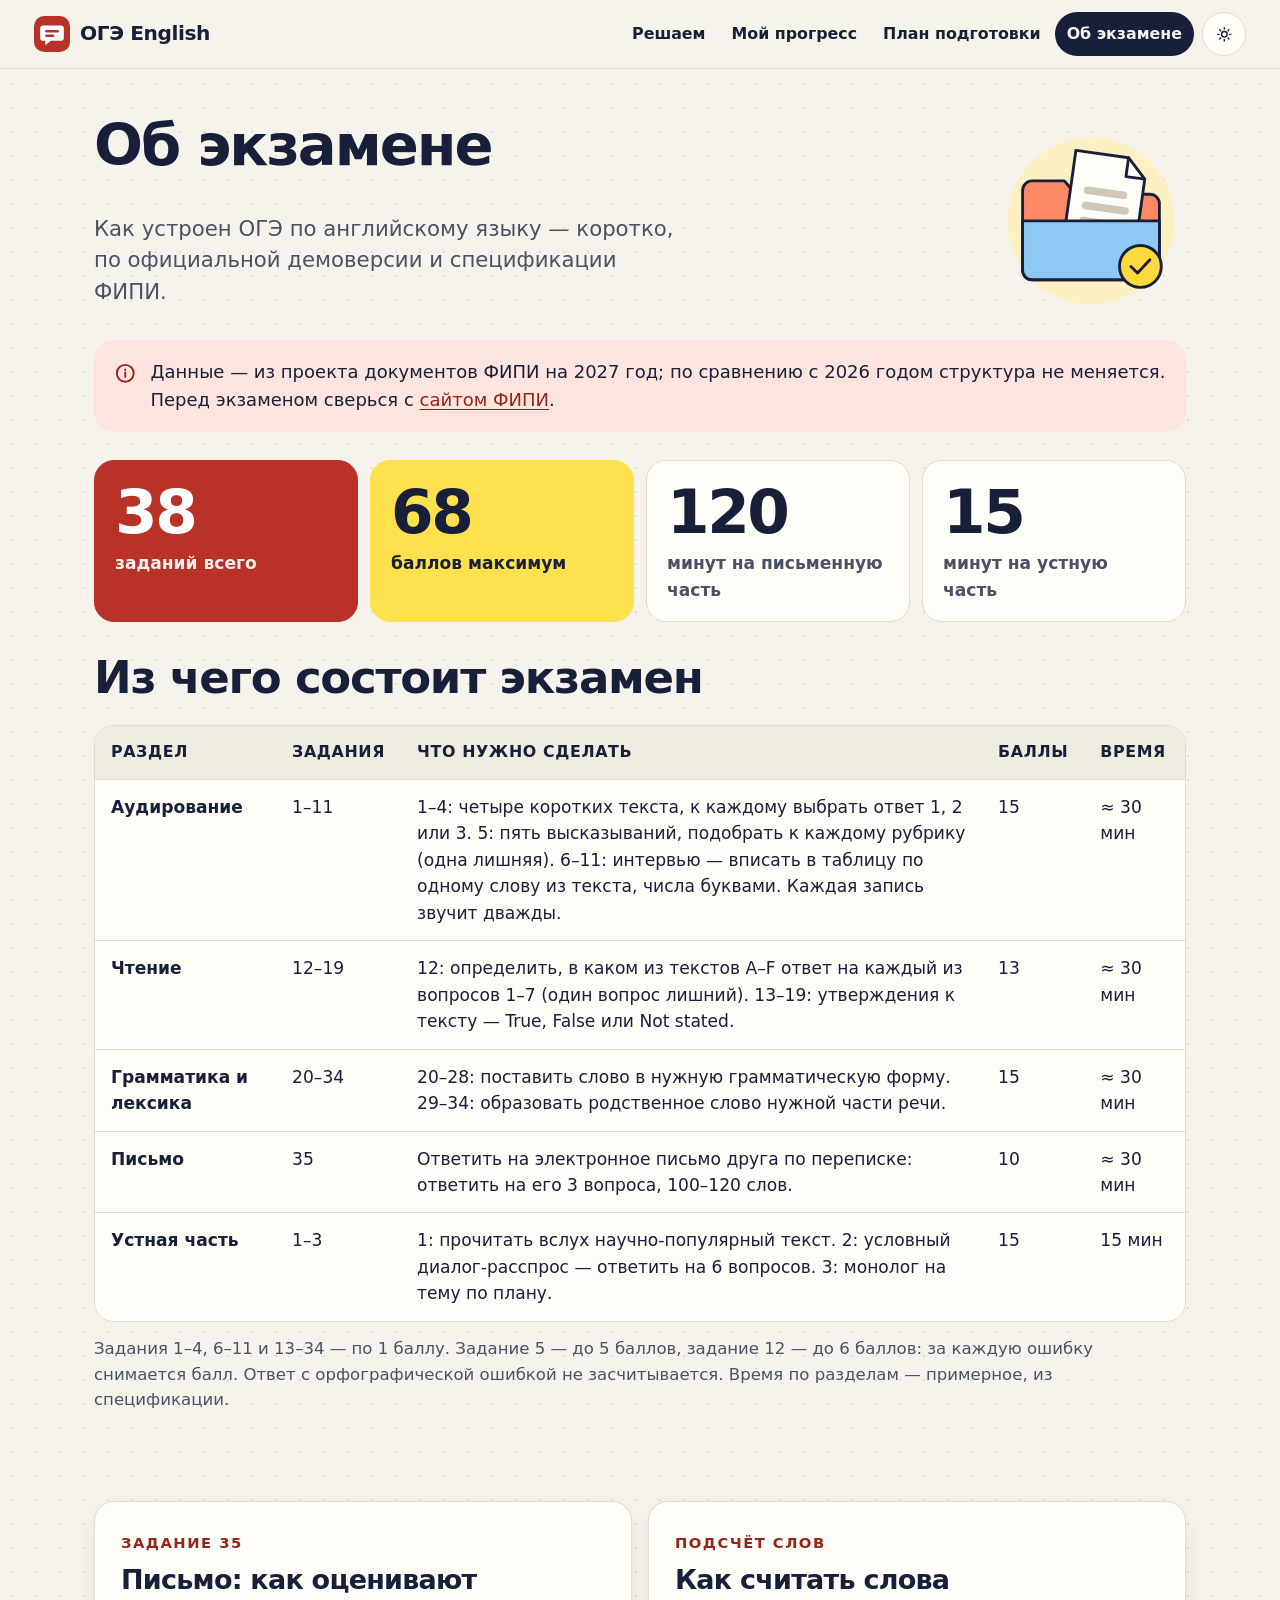
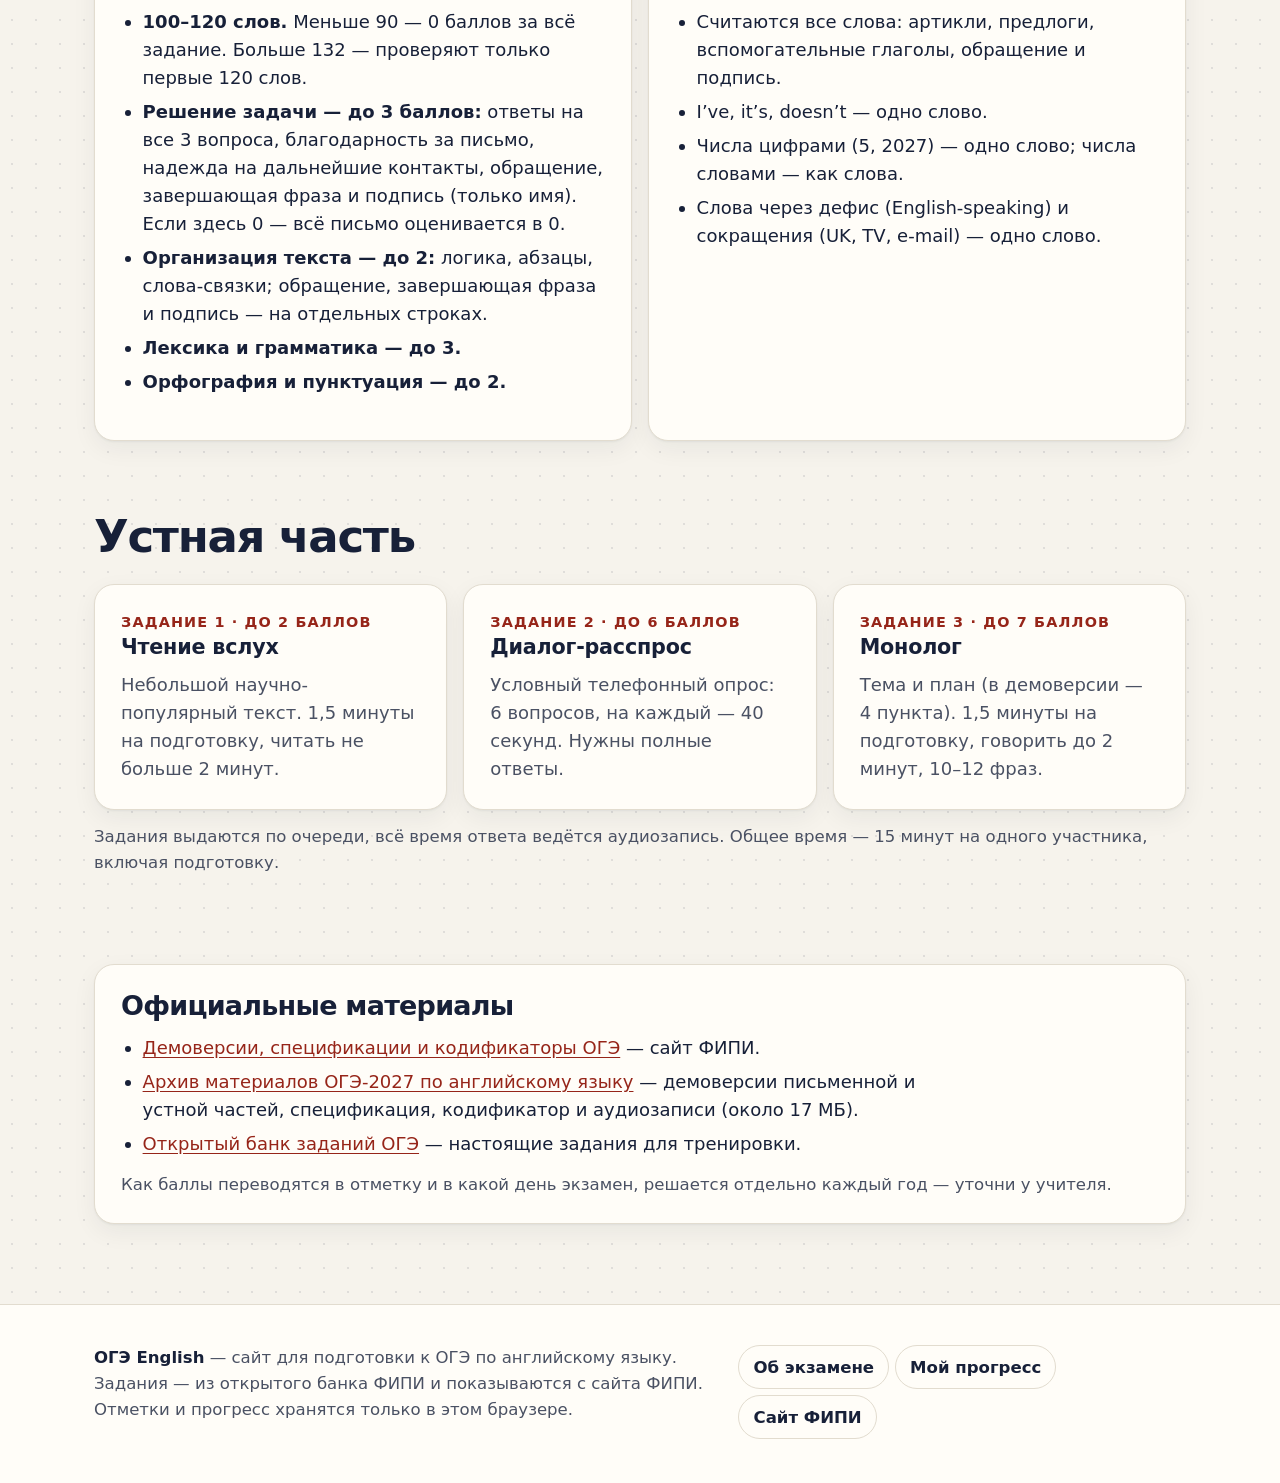
==== commit 12eb8cab: "Тренажёр с заданиями из открытого банка ФИПИ вместо промптов Страница «Решаем»: банк ФИПИ по раздела" ====
--- a/exam.html
+++ b/exam.html
@@ -26,15 +26,12 @@
       </a>
       <nav id="site-nav" class="site-nav" aria-label="Основное меню">
         <ul>
-          <li><a href="constructor.html">Конструктор</a></li>
-          <li><a href="prompts.html">Готовые промпты</a></li>
+          <li><a href="solve.html">Решаем</a></li>
+          <li><a href="progress.html">Мой прогресс</a></li>
           <li><a href="plan.html">План подготовки</a></li>
           <li><a href="exam.html" aria-current="page">Об экзамене</a></li>
-          <li><a href="how.html">Как учиться с ИИ</a></li>
-          <li><a href="safety.html">Безопасность</a></li>
         </ul>
       </nav>
-      <a class="my-link" href="my.html"><svg class="ico" aria-hidden="true" focusable="false"><use href="#i-save"></use></svg><span class="my-text">Мои</span> <span class="badge" data-my-count data-count="0">0</span></a>
       <button type="button" class="icon-btn theme-btn" data-theme-toggle aria-label="Переключить тему">
         <svg class="ico i-sun" aria-hidden="true" focusable="false"><use href="#i-sun"></use></svg>
         <svg class="ico i-moon" aria-hidden="true" focusable="false"><use href="#i-moon"></use></svg>
@@ -138,12 +135,12 @@
   <footer class="site-footer">
     <div class="wrap footer-in">
       <div>
-        <p class="footer-note"><strong>ОГЭ English</strong> — помощник для подготовки к ОГЭ по английскому языку с нейросетью.</p>
-        <p class="footer-note">Формат заданий — по демоверсии ФИПИ 2027. Сайт ничего не отправляет: отметки и промпты хранятся только в этом браузере.</p>
+        <p class="footer-note"><strong>ОГЭ English</strong> — сайт для подготовки к ОГЭ по английскому языку.</p>
+        <p class="footer-note">Задания — из открытого банка ФИПИ и показываются с сайта ФИПИ. Отметки и прогресс хранятся только в этом браузере.</p>
       </div>
       <nav class="footer-nav" aria-label="Ссылки в подвале">
         <a href="exam.html">Об экзамене</a>
-        <a href="safety.html">Безопасность</a>
+        <a href="progress.html">Мой прогресс</a>
         <a href="https://fipi.ru/oge/demoversii-specifikacii-kodifikatory" target="_blank" rel="noopener noreferrer">Сайт ФИПИ<span class="visually-hidden"> (откроется в новой вкладке)</span></a>
       </nav>
     </div>
--- a/css/style.css
+++ b/css/style.css
@@ -381,7 +381,7 @@
 
 .menu-btn { display: none; }
 
-@media (max-width: 1199px) {
+@media (max-width: 899px) {
   .js .menu-btn { display: inline-flex; }
   .js .site-nav {
     display: none;
@@ -1670,3 +1670,148 @@
 
 /* Фильтры базы промптов: три поля */
 @media (min-width: 980px) { .filters-3 { grid-template-columns: repeat(3, minmax(0, 1fr)); } }
+
+/* ---------- «Решаем»: банк ФИПИ + бланк ---------- */
+
+.wrap-wide { max-width: 1360px; }
+.section-pick { margin-bottom: 12px; }
+.chip-count { margin-left: 2px; font-size: .78rem; font-weight: 700; opacity: .75; }
+.section-tip { align-items: center; margin: 0 0 18px; font-size: .95rem; }
+
+.solve-grid { display: grid; gap: 20px; align-items: start; }
+@media (min-width: 1000px) {
+  .solve-grid { grid-template-columns: minmax(0, 1fr) 340px; }
+  .solve-side { position: sticky; top: 88px; max-height: calc(100vh - 100px); overflow: auto; padding: 2px 4px 4px 2px; }
+}
+
+.bank-card { padding: 0; overflow: hidden; border: 1.5px solid var(--text); box-shadow: 6px 6px 0 var(--text); }
+.bank-bar {
+  display: flex;
+  flex-wrap: wrap;
+  align-items: center;
+  justify-content: space-between;
+  gap: 10px;
+  padding: 10px 14px;
+  border-bottom: 1.5px solid var(--text);
+  background: var(--surface-2);
+}
+.bank-nav, .bank-goto { display: flex; align-items: center; gap: 8px; }
+.bank-page { min-width: 9em; text-align: center; font-weight: 750; font-size: .95rem; }
+.input-sm { width: 6.5em; min-height: 44px; padding: 8px 10px; }
+.mode-note { margin: 0; padding: 10px 16px; background: var(--gap-bg); color: var(--gap-text); font-size: .92rem; }
+.bank-frame {
+  display: block;
+  width: 100%;
+  height: 78vh;
+  min-height: 560px;
+  border: 0;
+  background: #ffffff;
+  color-scheme: light;
+}
+.bank-source { margin: 0; padding: 10px 16px; border-top: 1px solid var(--border); color: var(--muted); font-size: .85rem; }
+
+.solve-side { display: grid; gap: 14px; }
+.side-card { padding: 18px; }
+.side-title { display: flex; align-items: center; gap: 8px; margin: 0 0 10px; font-size: 1.05rem; font-weight: 800; }
+.side-title .ico { color: var(--accent-text); }
+.side-hint { margin: 0 0 10px; font-size: .86rem; }
+.code-input { font-family: var(--mono); font-size: 1.15rem; font-weight: 700; letter-spacing: .12em; text-transform: uppercase; }
+.mark-buttons { display: grid; grid-template-columns: 1fr 1fr; gap: 8px; margin-top: 12px; }
+.btn-ok { background: var(--good-bg); color: var(--good-text); border-color: var(--good-text); }
+.btn-ok:hover { background: var(--good-text); color: var(--surface); }
+.btn-bad { background: var(--bad-bg); color: var(--bad-text); border-color: var(--bad-border); }
+.btn-bad:hover { background: var(--bad-text); color: var(--surface); }
+.today-stat { margin: 12px 0 6px; font-weight: 750; font-size: .92rem; }
+.today-list { list-style: none; margin: 0; padding: 0; display: grid; gap: 6px; }
+.today-item {
+  display: flex;
+  align-items: center;
+  gap: 8px;
+  padding: 4px 4px 4px 10px;
+  border-radius: 12px;
+  background: var(--surface-2);
+}
+.today-mark { display: inline-flex; width: 26px; height: 26px; align-items: center; justify-content: center; border-radius: 8px; flex: none; }
+.today-mark .ico { width: 16px; height: 16px; }
+.is-ok .today-mark { background: var(--good-bg); color: var(--good-text); }
+.is-bad .today-mark { background: var(--bad-bg); color: var(--bad-text); }
+.today-code { flex: 1; font-family: var(--mono); font-weight: 700; letter-spacing: .06em; }
+.link-btn {
+  display: inline-flex;
+  align-items: center;
+  gap: 4px;
+  min-height: 44px;
+  min-width: 44px;
+  justify-content: center;
+  padding: 0 8px;
+  border: 0;
+  border-radius: 10px;
+  background: none;
+  color: var(--accent-text);
+  font: inherit;
+  font-weight: 700;
+  font-size: .9rem;
+  cursor: pointer;
+  text-decoration: underline;
+  text-underline-offset: .18em;
+}
+.link-btn:hover { background: var(--surface); }
+.mode-note .link-btn { min-height: 0; padding: 0 4px; color: inherit; }
+
+.timer-display {
+  margin: 4px 0 12px;
+  font-family: var(--mono);
+  font-size: 3rem;
+  font-weight: 800;
+  line-height: 1;
+  letter-spacing: .02em;
+  text-align: center;
+}
+.timer-display.is-low { color: var(--bad-text); }
+.timer-presets { justify-content: center; margin-bottom: 12px; }
+.timer-presets .chip span { min-height: 40px; padding: 6px 12px; font-size: .88rem; }
+@media (pointer: coarse) { .timer-presets .chip span { min-height: 44px; } }
+
+.side-details > summary { cursor: pointer; list-style: none; min-height: 44px; margin: -6px 0 0; }
+.side-details > summary::-webkit-details-marker { display: none; }
+.side-details[open] > summary { margin-bottom: 10px; }
+.words-count { margin: 10px 0 2px; font-size: 1.4rem; font-weight: 850; }
+.words-msg { margin: 0 0 10px; padding: 8px 12px; border-radius: 12px; font-size: .9rem; background: var(--surface-2); }
+.words-msg.is-ok { background: var(--good-bg); color: var(--good-text); }
+.words-msg.is-warn { background: var(--gap-bg); color: var(--gap-text); }
+.find-form { display: flex; gap: 8px; }
+.find-form .input { flex: 1; min-width: 0; }
+
+/* ---------- Главная и «Мой прогресс» ---------- */
+
+.sec-tile {
+  display: flex;
+  flex-direction: column;
+  gap: 6px;
+  color: var(--text);
+  text-decoration: none;
+  transition: transform .2s var(--ease), box-shadow .2s var(--ease), border-color .2s;
+}
+.sec-tile:hover { transform: translateY(-4px); box-shadow: var(--shadow-lg); border-color: var(--text); }
+.sec-tile-top { display: flex; align-items: center; justify-content: space-between; margin-bottom: 6px; }
+.sec-tile-count { font-size: .8rem; font-weight: 700; color: var(--muted); }
+.sec-tile-title { font-size: 1.3rem; font-weight: 850; letter-spacing: -.02em; }
+.sec-tile-tasks { font-size: .9rem; margin-bottom: 8px; }
+.sec-tile-line { margin-top: 8px; font-size: .9rem; font-weight: 650; }
+
+.sec-card { display: flex; flex-direction: column; gap: 10px; }
+.sec-card h3 { margin: 0; }
+.sec-line { margin: 0; color: var(--muted); }
+.sec-card .btn { align-self: flex-start; }
+
+.err-list { list-style: none; margin: 0; padding: 0; display: grid; gap: 14px; }
+@media (min-width: 800px) { .err-list { grid-template-columns: repeat(2, minmax(0, 1fr)); } }
+.err-card { display: flex; flex-direction: column; gap: 10px; }
+.err-top { display: flex; align-items: center; gap: 12px; }
+.err-code { margin: 0; font-family: var(--mono); font-size: 1.3rem; font-weight: 800; letter-spacing: .08em; }
+.err-meta { margin: 0; font-size: .88rem; }
+.err-note { margin: 0; padding: 10px 12px; border-radius: 12px; background: var(--surface-2); font-size: .92rem; }
+.res { display: inline-block; padding: 2px 10px; border-radius: 99px; font-size: .82rem; font-weight: 750; }
+.res-ok { background: var(--good-bg); color: var(--good-text); }
+.res-bad { background: var(--bad-bg); color: var(--bad-text); }
+.section-head h2 .badge { vertical-align: middle; font-size: .9rem; }
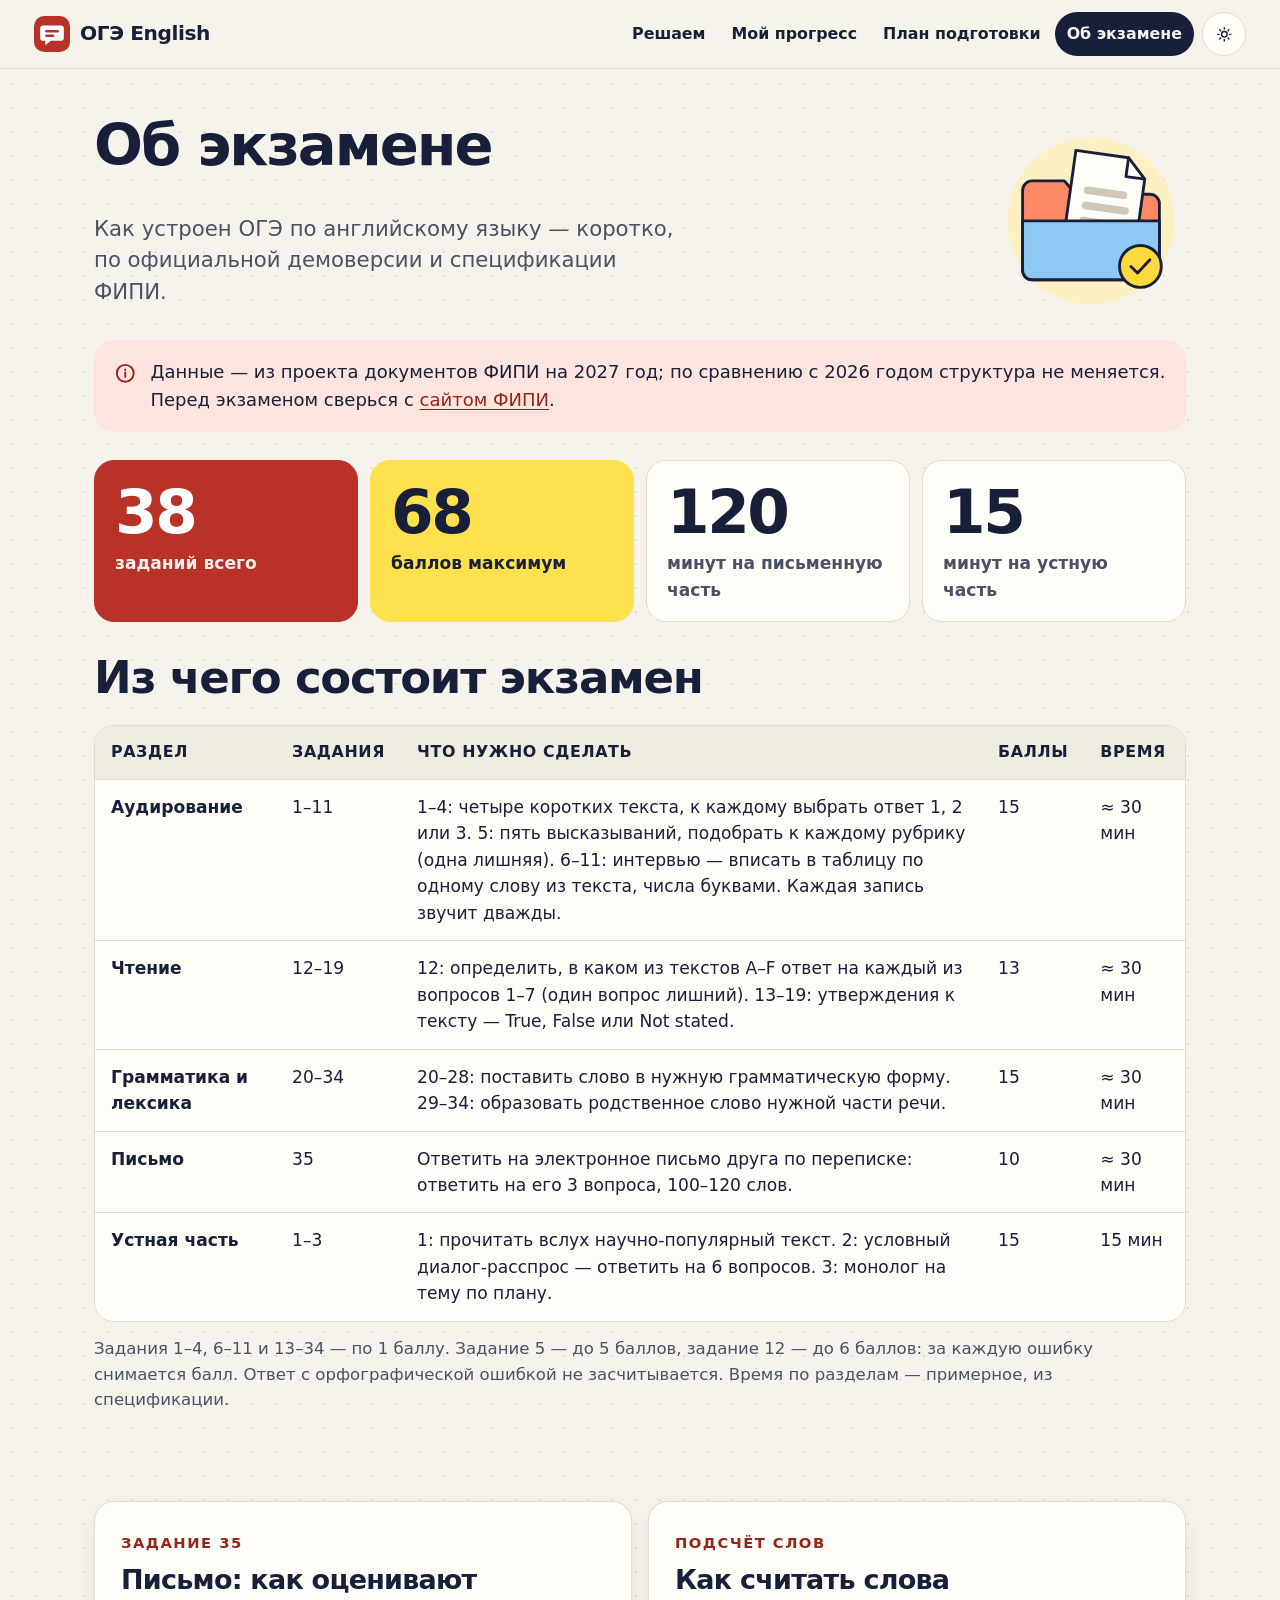
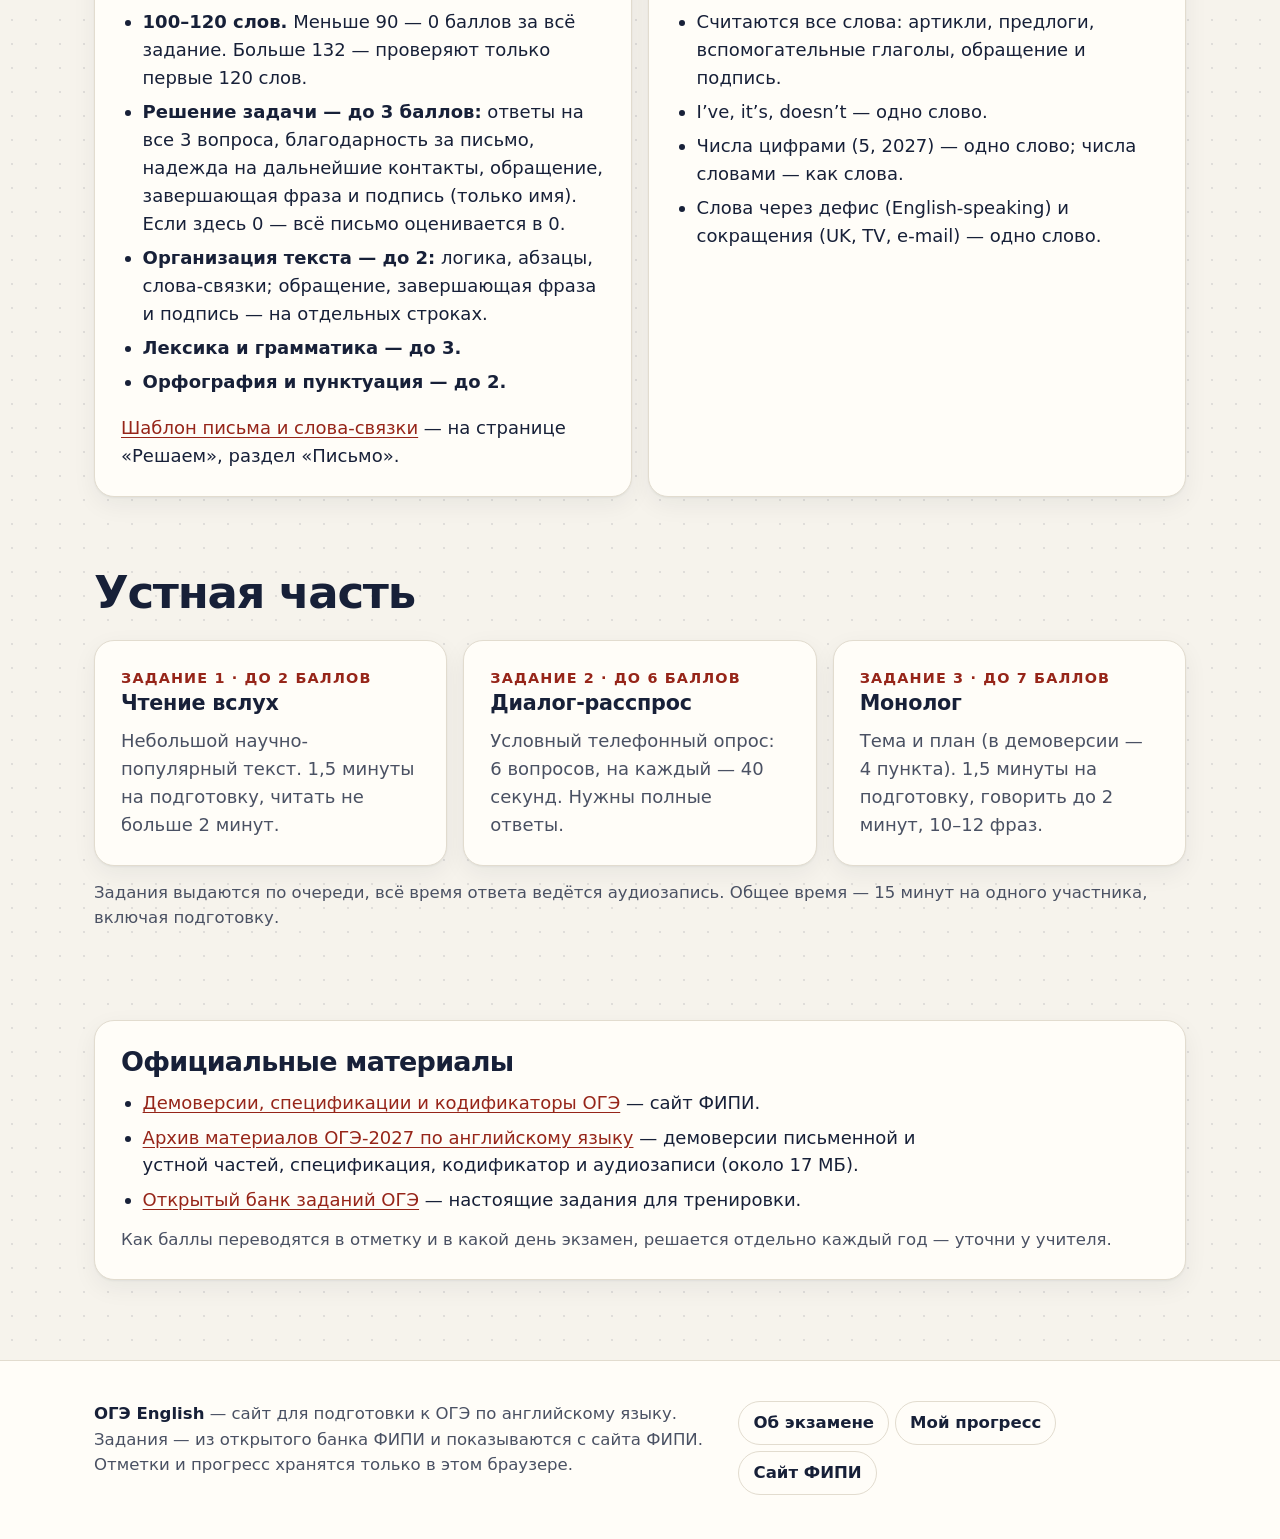
==== commit fb564a2d: "Правила по временам и шаблон письма прямо в разделах Грамматика: вкладка «Правила» перед заданиями Ф" ====
--- a/exam.html
+++ b/exam.html
@@ -94,6 +94,7 @@
               <li><strong>Лексика и грамматика — до 3.</strong></li>
               <li><strong>Орфография и пунктуация — до 2.</strong></li>
             </ul>
+            <p style="margin:12px 0 0"><a href="solve.html?s=write&amp;tab=theory">Шаблон письма и слова-связки</a> — на странице «Решаем», раздел «Письмо».</p>
           </div>
           <div class="card">
             <span class="section-kicker">Подсчёт слов</span>
--- a/css/style.css
+++ b/css/style.css
@@ -1708,7 +1708,6 @@
   background: #ffffff;
   color-scheme: light;
 }
-.bank-source { margin: 0; padding: 10px 16px; border-top: 1px solid var(--border); color: var(--muted); font-size: .85rem; }
 
 .solve-side { display: grid; gap: 14px; }
 .side-card { padding: 18px; }
@@ -1815,3 +1814,144 @@
 .res-ok { background: var(--good-bg); color: var(--good-text); }
 .res-bad { background: var(--bad-bg); color: var(--bad-text); }
 .section-head h2 .badge { vertical-align: middle; font-size: .9rem; }
+
+/* ---------- Правила внутри раздела: вкладки «Правила / Задания ФИПИ» ---------- */
+
+.bank-tabs { padding: 12px 14px 0; border-bottom: 1.5px solid var(--text); background: var(--surface-2); }
+.bank-tabs .tabs { margin-bottom: 12px; }
+.bank-tabs .tabs [role="tab"] .ico { width: 1.1em; height: 1.1em; }
+
+.theory { padding: 22px 18px 26px; }
+@media (min-width: 640px) { .theory { padding: 28px 30px 32px; } }
+.theory [id] { scroll-margin-top: 92px; }
+.theory-head { display: flex; gap: 16px; align-items: flex-start; justify-content: space-between; margin-bottom: 16px; }
+.theory-title { margin: 0 0 .3em; font-size: clamp(1.5rem, 4vw, 2.1rem); }
+.theory-head p { margin: 0; max-width: 62ch; }
+.theory-nav {
+  display: flex;
+  flex-wrap: wrap;
+  gap: 6px;
+  padding-bottom: 16px;
+  border-bottom: 1px dashed var(--border);
+}
+.theory-nav a {
+  display: inline-flex;
+  align-items: center;
+  min-height: 44px;
+  padding: 6px 14px;
+  border: 1px solid var(--border);
+  border-radius: 99px;
+  background: var(--surface);
+  color: var(--text);
+  font-size: .88rem;
+  font-weight: 650;
+  text-decoration: none;
+  transition: border-color .15s;
+}
+.theory-nav a:hover { border-color: var(--text); }
+.theory-block { padding-top: 26px; }
+.theory-block > h3 { margin-bottom: .6em; font-size: 1.35rem; }
+.theory-block > p { max-width: 72ch; }
+.how-steps { margin: 0; padding-left: 1.3em; display: grid; gap: 8px; }
+
+.tense-grid { display: grid; gap: 14px; }
+@media (min-width: 760px) { .tense-grid { grid-template-columns: repeat(2, minmax(0, 1fr)); } }
+.tense { padding: 18px; border: 1px solid var(--border); border-radius: 18px; background: var(--bg); }
+.tense h4 { margin: 0 0 8px; font-size: 1.15rem; font-weight: 850; letter-spacing: -.01em; }
+.tense h4 span { display: block; color: var(--muted); font-size: .85rem; font-weight: 650; letter-spacing: 0; }
+.tense p { margin: 0 0 8px; }
+.formula { width: 100%; margin: 6px 0 10px; border-collapse: separate; border-spacing: 0 4px; font-size: .95rem; }
+.formula th {
+  width: 2.2em;
+  padding: 6px 0;
+  border-radius: 8px 0 0 8px;
+  background: var(--accent-soft);
+  color: var(--accent-text);
+  font-weight: 900;
+  text-align: center;
+  vertical-align: top;
+}
+.formula td { padding: 6px 10px; border-radius: 0 8px 8px 0; background: var(--surface); }
+.formula-line { display: inline-block; padding: 6px 12px; border-radius: 10px; background: var(--accent-soft); color: var(--accent-text); font-weight: 750; }
+.markers { color: var(--muted); font-size: .9rem; }
+.markers::before { content: "Маркеры: "; color: var(--text); font-weight: 750; }
+.ex { padding: 10px 12px; border-left: 4px solid var(--marker); border-radius: 0 10px 10px 0; background: var(--surface); }
+.ex .tr { display: block; margin-top: 2px; color: var(--muted); font-size: .88rem; }
+.note { padding: 10px 12px; border-radius: 10px; background: var(--surface-2); font-size: .92rem; }
+.tense .note:last-child { margin-bottom: 0; }
+.plain { margin: 0; padding-left: 1.2em; }
+.plain li + li { margin-top: 6px; }
+
+.irr { list-style: none; margin: 10px 0 0; padding: 0; display: grid; gap: 6px; grid-template-columns: repeat(auto-fill, minmax(220px, 1fr)); }
+.irr li { padding: 8px 12px; border: 1px solid var(--border); border-radius: 10px; background: var(--bg); font-size: .95rem; }
+
+.selfcheck { margin: 0; padding-left: 1.5em; display: grid; gap: 10px; }
+.selfcheck > li { padding-left: 4px; }
+.selfcheck summary {
+  display: inline-flex;
+  align-items: center;
+  min-height: 44px;
+  color: var(--accent-text);
+  font-size: .9rem;
+  font-weight: 750;
+  cursor: pointer;
+}
+.selfcheck details p { margin: 0; padding: 8px 12px; border-radius: 10px; background: var(--good-bg); color: var(--good-text); }
+
+.theory-cta {
+  display: flex;
+  flex-wrap: wrap;
+  align-items: center;
+  justify-content: space-between;
+  gap: 12px 20px;
+  margin-top: 30px;
+  padding: 20px;
+  border-radius: 18px;
+  background: var(--accent-soft);
+}
+.theory-cta p { margin: 0; }
+.theory-source { margin: 14px 0 0; color: var(--muted); font-size: .82rem; }
+
+/* Письмо */
+.checkmarks, .crosses { list-style: none; margin: 0 0 12px; padding: 0; display: grid; gap: 8px; }
+.checkmarks li, .crosses li { position: relative; padding-left: 32px; }
+.checkmarks li::before, .crosses li::before {
+  position: absolute;
+  left: 0;
+  top: .1em;
+  width: 22px;
+  height: 22px;
+  border-radius: 50%;
+  display: flex;
+  align-items: center;
+  justify-content: center;
+  font-size: .78rem;
+  font-weight: 900;
+}
+.checkmarks li::before { content: "✓"; background: var(--good-bg); color: var(--good-text); }
+.crosses li::before { content: "✕"; background: var(--bad-bg); color: var(--bad-text); }
+.letter-grid { display: grid; gap: 18px; align-items: start; }
+@media (min-width: 760px) { .letter-grid { grid-template-columns: repeat(2, minmax(0, 1fr)); } }
+.letter {
+  padding: 18px 20px;
+  border: 1.5px solid var(--text);
+  border-radius: 16px;
+  background: var(--surface);
+  box-shadow: 4px 4px 0 var(--text);
+  line-height: 1.6;
+}
+.letter p { margin: 0 0 10px; }
+.letter p:last-child { margin-bottom: 0; }
+.letter .l-line { font-weight: 700; }
+.letter-in { border-style: dashed; background: var(--surface-2); box-shadow: none; }
+.letter-parts { margin: 0; padding-left: 1.3em; display: grid; gap: 8px; }
+.phrase-grid { display: grid; gap: 12px; }
+@media (min-width: 640px) { .phrase-grid { grid-template-columns: repeat(2, minmax(0, 1fr)); } }
+@media (min-width: 1000px) { .phrase-grid { grid-template-columns: repeat(3, minmax(0, 1fr)); } }
+.phrase-card { padding: 14px 16px; border: 1px solid var(--border); border-radius: 16px; background: var(--bg); }
+.phrase-card h4 { margin: 0 0 6px; color: var(--accent-text); font-size: 1rem; }
+.phrase-card ul { margin: 0; padding-left: 1.1em; }
+.phrase-card li + li { margin-top: 4px; }
+@media (max-width: 640px) {
+  .theory-head { flex-direction: column; gap: 12px; }
+}
--- a/css/print.css
+++ b/css/print.css
@@ -130,3 +130,47 @@
   details > summary::after { display: none !important; }
   details > *:not(summary) { display: block !important; }
 }
+
+/* Печать правил со страницы «Решаем»: только сама теория */
+@media print {
+  body.print-theory .page-head,
+  body.print-theory .section-pick,
+  body.print-theory .section-tip,
+  body.print-theory .bank-tabs,
+  body.print-theory #tasks-panel,
+  body.print-theory .solve-side { display: none !important; }
+  body.print-theory .solve-grid { display: block; }
+  body.print-theory .bank-card { border: 0 !important; box-shadow: none !important; }
+  .theory { padding: 0 !important; }
+  .tense, .phrase-card, .letter, .ex { break-inside: avoid; }
+  .tense, .phrase-card, .irr li { border: 1px solid #000 !important; background: #fff !important; }
+  .letter { box-shadow: none !important; border: 1px solid #000 !important; }
+  .ex { border-left: 3px solid #000 !important; background: #fff !important; }
+  .formula th, .formula td, .formula-line, .note, .theory-cta { background: #fff !important; color: #000 !important; }
+  .selfcheck details p, .checkmarks li::before, .crosses li::before { background: #fff !important; color: #000 !important; border: 1px solid #000; }
+}
+
+/* Компактная печать правил: две колонки, мельче шрифт */
+@media print {
+  .theory { font-size: 9.5pt; line-height: 1.4; }
+  .theory-title { font-size: 16pt; }
+  .theory-block { padding-top: 10px; }
+  .theory-block > h3 { font-size: 12.5pt; margin-bottom: 6px; }
+  .tense-grid, .phrase-grid, .letter-grid { display: grid !important; grid-template-columns: 1fr 1fr !important; gap: 8px !important; }
+  .tense, .phrase-card { padding: 8px 10px !important; border-radius: 8px; }
+  .tense h4 { font-size: 11pt; margin-bottom: 4px; }
+  .tense p, .formula { margin-bottom: 4px; }
+  .formula th, .formula td { padding: 2px 6px; }
+  .ex, .note { padding: 4px 8px !important; margin-bottom: 4px; }
+  .table th, .table td { padding: 4px 8px; }
+  .how-steps, .selfcheck { gap: 3px; }
+  .irr { grid-template-columns: repeat(3, 1fr) !important; gap: 3px !important; }
+  .irr li { padding: 2px 6px !important; font-size: 9pt; }
+  .selfcheck summary { display: none !important; }
+  .selfcheck details p { display: inline; padding: 0 0 0 6px; border: 0 !important; }
+  .letter { padding: 10px 12px; }
+}
+@media print {
+  .theory p, .theory li, .theory td, .theory th { font-size: 9.5pt !important; }
+  .theory .tr, .tense h4 span, .theory-source { font-size: 8.5pt !important; }
+}
